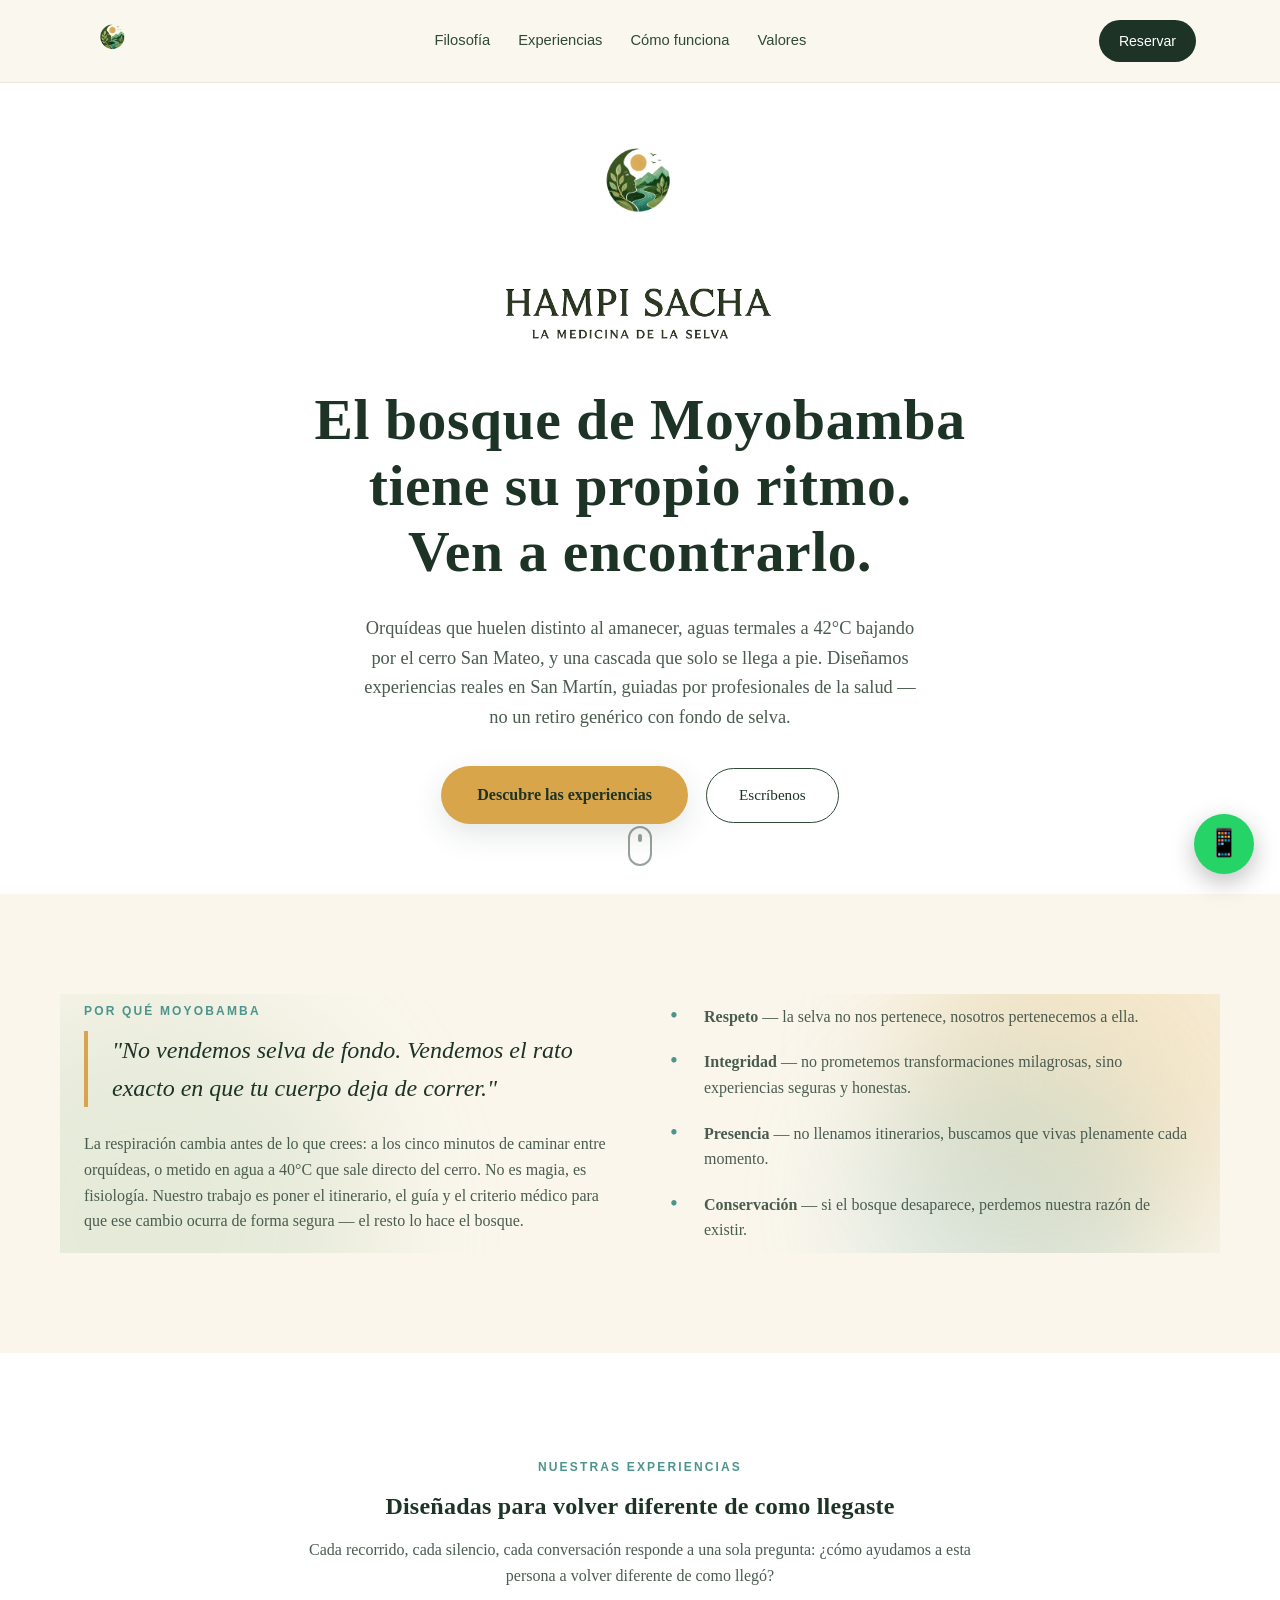
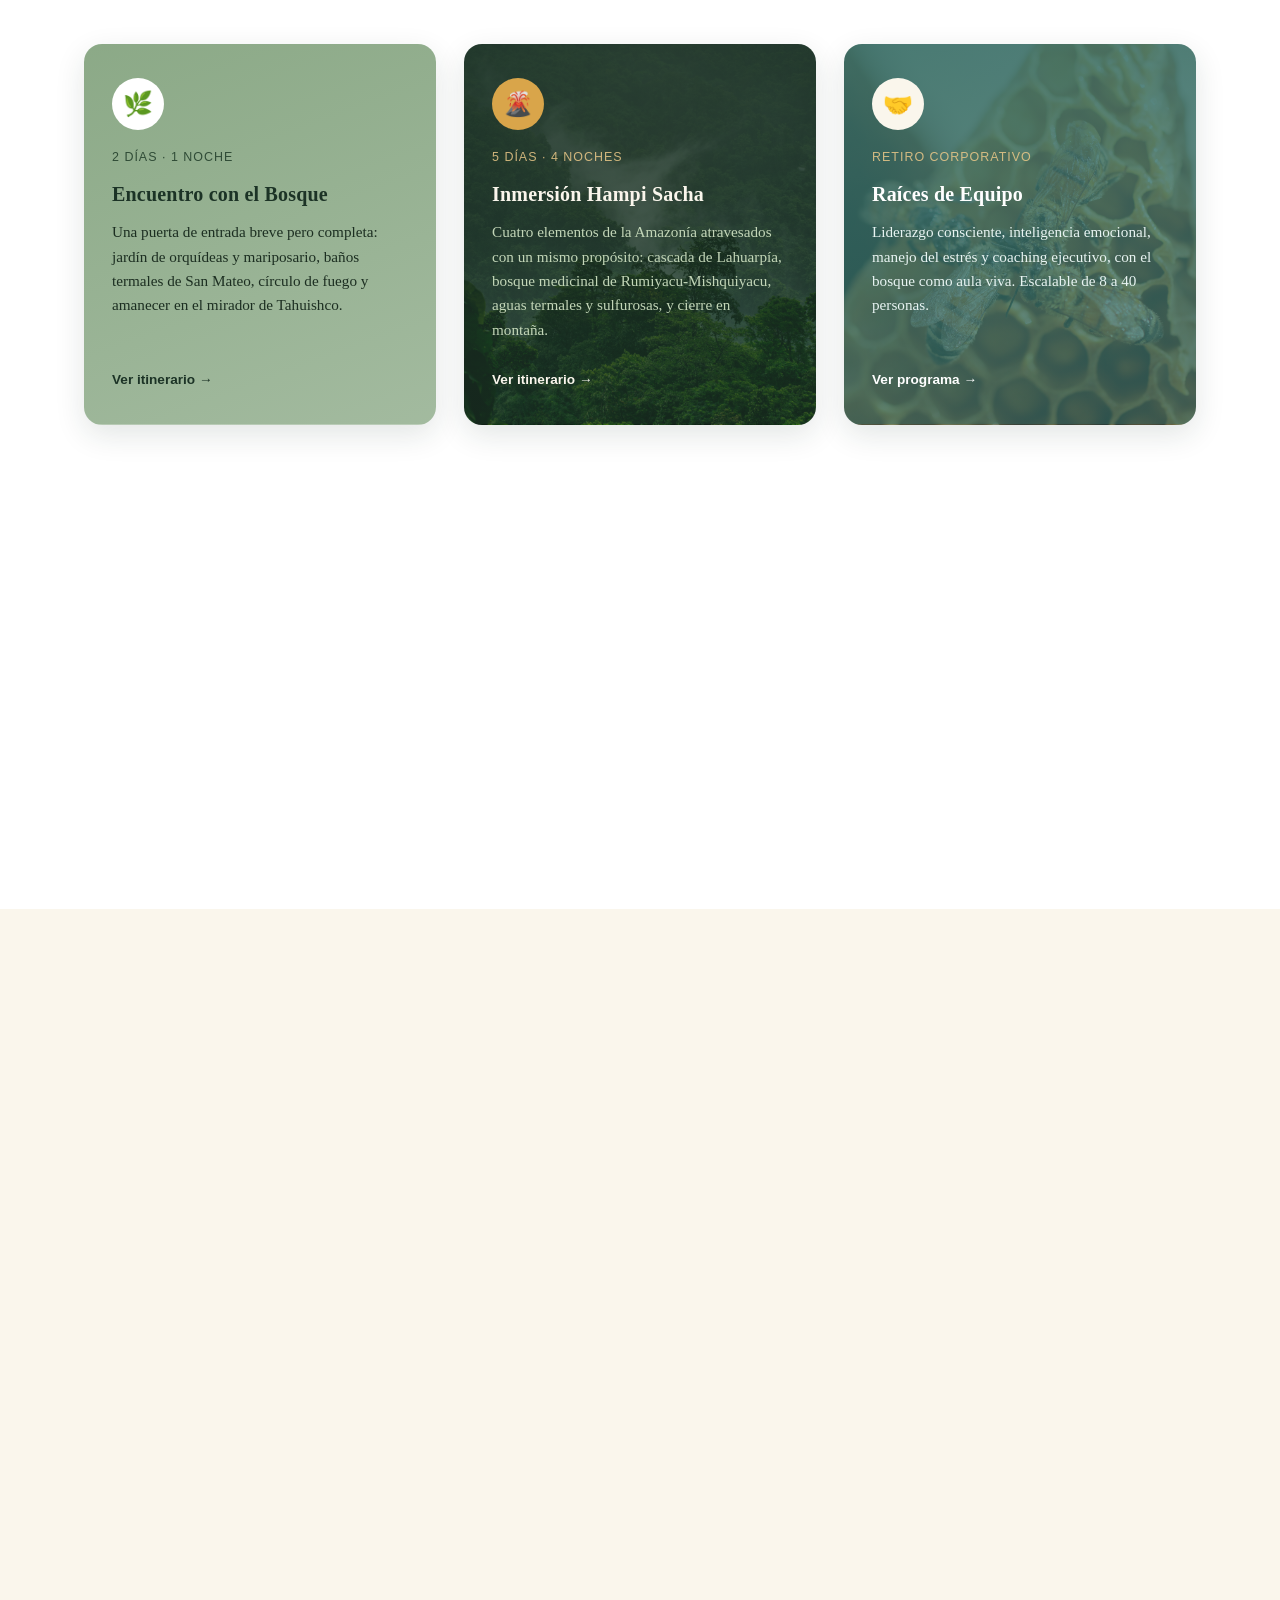
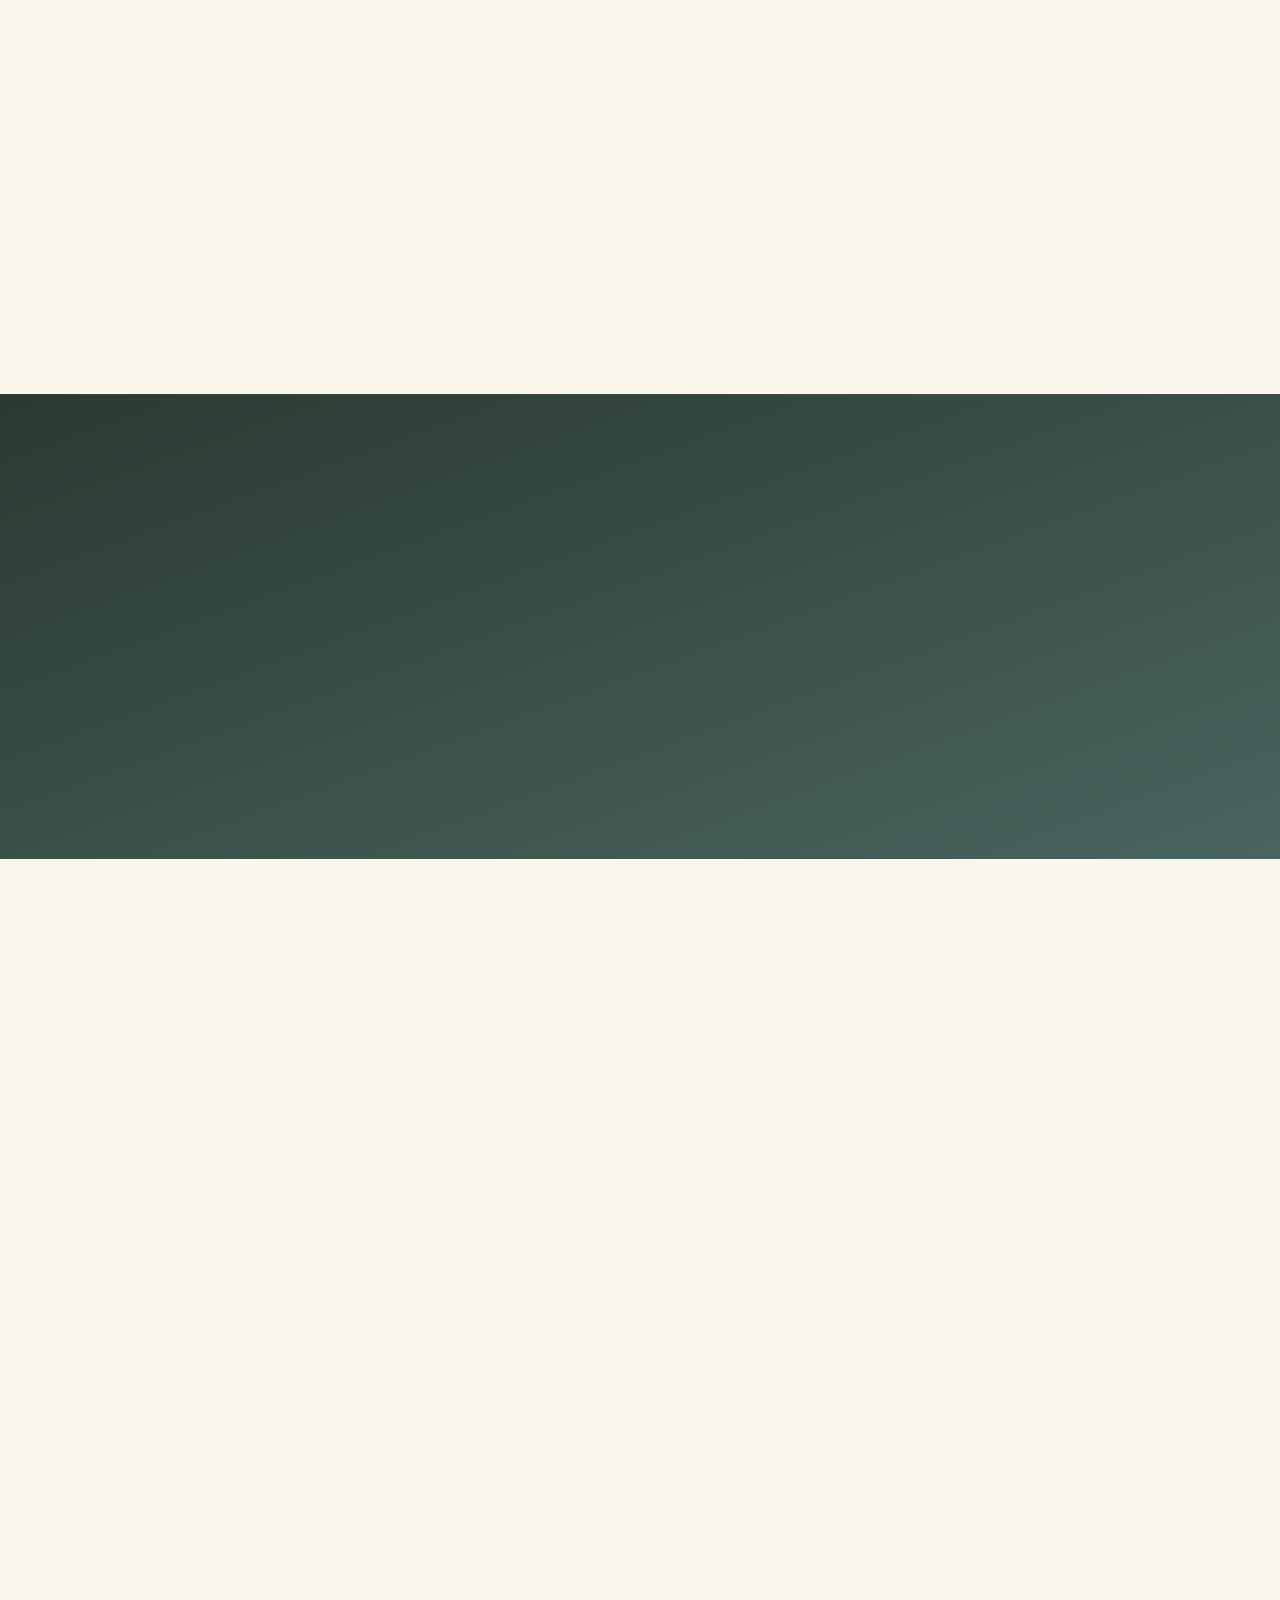
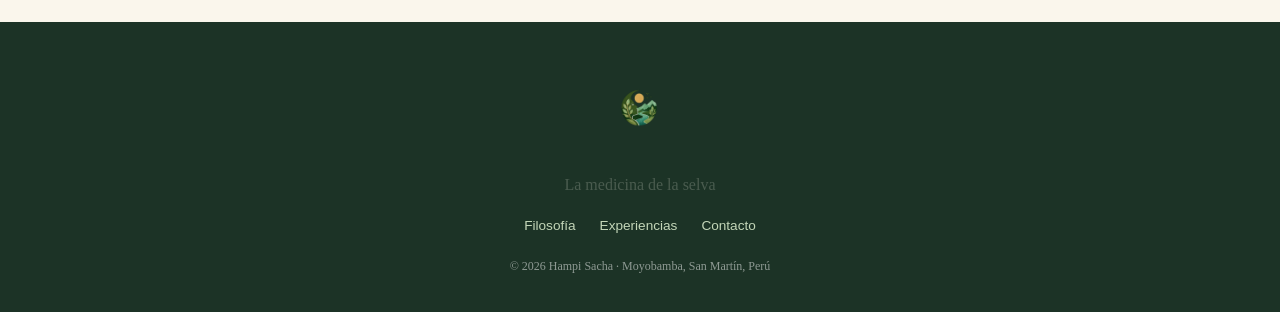
==== index.html @ cbee2c5f "Initial commit: Hampi Sacha landing page and product docs Landing page with brand identity, service " ====
<!DOCTYPE html>
<html lang="es">
<head>
<meta charset="UTF-8">
<meta name="viewport" content="width=device-width, initial-scale=1.0">
<title>Hampi Sacha — La Medicina de la Selva</title>
<meta name="description" content="Experiencias inmersivas de bienestar en la Amazonía peruana. Forest therapy, retiros corporativos, ceremonias y senderismo consciente en Moyobamba, San Martín.">
<link rel="stylesheet" href="css/styles.css?v=7">
</head>
<body>

<nav class="nav">
  <div class="nav-inner">
    <a href="#inicio" class="nav-brand">
      <span class="logo-badge"><img src="assets/iconologosinfondo.png" alt="Hampi Sacha"></span>
    </a>
    <ul class="nav-links">
      <li><a href="#filosofia">Filosofía</a></li>
      <li><a href="#servicios">Experiencias</a></li>
      <li><a href="#recorrido">Cómo funciona</a></li>
      <li><a href="#valores">Valores</a></li>
    </ul>
    <a href="#contacto" class="nav-cta">Reservar</a>
    <button class="nav-toggle" aria-label="Abrir menú">&#9776;</button>
  </div>
</nav>

<header class="hero" id="inicio">
  <div class="hero-content">
    <span class="logo-badge hero-logo"><img src="assets/iconologosinfondo.png" alt="Hampi Sacha"></span>
    <span class="hero-wordmark"><img src="assets/letraslogosinfondo.png" alt="Hampi Sacha"></span>
    <h1>El bosque de Moyobamba tiene su propio ritmo.<br>Ven a encontrarlo.</h1>
    <p class="lead">Orquídeas que huelen distinto al amanecer, aguas termales a 42°C bajando por el cerro San Mateo, y una cascada que solo se llega a pie. Diseñamos experiencias reales en San Martín, guiadas por profesionales de la salud — no un retiro genérico con fondo de selva.</p>
    <a href="#servicios" class="btn-primary">Descubre las experiencias</a>
    <a href="#contacto" class="btn-secondary">Escríbenos</a>
  </div>
  <div class="scroll-cue"></div>
</header>

<section class="section" id="filosofia">
  <div class="container philosophy">
    <div class="hero-bg-shape sun"></div>
    <div class="hero-bg-shape leaf"></div>
    <div class="hero-bg-shape river"></div>
    <div class="reveal">
      <span class="eyebrow">Por qué Moyobamba</span>
      <p class="philosophy-quote">"No vendemos selva de fondo. Vendemos el rato exacto en que tu cuerpo deja de correr."</p>
      <p>La respiración cambia antes de lo que crees: a los cinco minutos de caminar entre orquídeas, o metido en agua a 40°C que sale directo del cerro. No es magia, es fisiología. Nuestro trabajo es poner el itinerario, el guía y el criterio médico para que ese cambio ocurra de forma segura — el resto lo hace el bosque.</p>
    </div>
    <ul class="philosophy-list reveal">
      <li><strong>Respeto</strong> — la selva no nos pertenece, nosotros pertenecemos a ella.</li>
      <li><strong>Integridad</strong> — no prometemos transformaciones milagrosas, sino experiencias seguras y honestas.</li>
      <li><strong>Presencia</strong> — no llenamos itinerarios, buscamos que vivas plenamente cada momento.</li>
      <li><strong>Conservación</strong> — si el bosque desaparece, perdemos nuestra razón de existir.</li>
    </ul>
  </div>
</section>

<section class="section section-alt" id="servicios">
  <div class="container">
    <div class="section-header reveal">
      <span class="eyebrow">Nuestras experiencias</span>
      <h2>Diseñadas para volver diferente de como llegaste</h2>
      <p>Cada recorrido, cada silencio, cada conversación responde a una sola pregunta: ¿cómo ayudamos a esta persona a volver diferente de como llegó?</p>
    </div>
    <div class="cards-grid">

      <div class="card card--sage reveal" style="--card-photo:url('../assets/interior-selva.jpg')">
        <div class="icon">&#127807;</div>
        <div class="meta">2 días · 1 noche</div>
        <h3>Encuentro con el Bosque</h3>
        <p>Una puerta de entrada breve pero completa: jardín de orquídeas y mariposario, baños termales de San Mateo, círculo de fuego y amanecer en el mirador de Tahuishco.</p>
        <a href="productos/01-itinerario-corto-2d1n.md" class="card-link">Ver itinerario</a>
      </div>

      <div class="card card--forest reveal" style="--card-photo:url('../assets/montañas-verdes-selva.jpg')">
        <div class="icon">&#127755;</div>
        <div class="meta">5 días · 4 noches</div>
        <h3>Inmersión Hampi Sacha</h3>
        <p>Cuatro elementos de la Amazonía atravesados con un mismo propósito: cascada de Lahuarpía, bosque medicinal de Rumiyacu-Mishquiyacu, aguas termales y sulfurosas, y cierre en montaña.</p>
        <a href="productos/02-itinerario-largo-5d4n.md" class="card-link">Ver itinerario</a>
      </div>

      <div class="card card--teal reveal" style="--card-photo:url('../assets/abejas.jpg')">
        <div class="icon">&#129309;</div>
        <div class="meta">Retiro corporativo</div>
        <h3>Raíces de Equipo</h3>
        <p>Liderazgo consciente, inteligencia emocional, manejo del estrés y coaching ejecutivo, con el bosque como aula viva. Escalable de 8 a 40 personas.</p>
        <a href="productos/03-retiro-corporativo.md" class="card-link">Ver programa</a>
      </div>

      <div class="card card--gold reveal" style="--card-photo:url('../assets/hojas-verdes-selva.jpg')">
        <div class="icon">&#10024;</div>
        <div class="meta">Ceremonia personal</div>
        <h3>Renacer en la Selva</h3>
        <p>Un ritual de cierre y apertura de ciclo para celebrar un nuevo año de vida con sentido, acompañado por quien tú elijas.</p>
        <a href="productos/04-cumpleanos-espiritual.md" class="card-link">Ver ceremonia</a>
      </div>

      <div class="card card--terracotta reveal" style="--card-photo:url('../assets/montañas-verdes-selva.jpg')">
        <div class="icon">&#129418;</div>
        <div class="meta">Senderismo · medio día</div>
        <h3>Camino del Agua</h3>
        <p>Sendero por el Área de Conservación Rumiyacu-Mishquiyacu, cerrado con un conversatorio comunitario sobre bosque, agua y bienestar.</p>
        <a href="productos/05-rutas-senderismo.md" class="card-link">Ver ruta</a>
      </div>

      <div class="card card--sage reveal" style="--card-photo:url('../assets/interior-selva.jpg')">
        <div class="icon">&#128167;</div>
        <div class="meta">Senderismo · día completo</div>
        <h3>Camino de la Cascada</h3>
        <p>Trekking hasta las cataratas de Lahuarpía en modalidad de caminata consciente: paso lento, silencio guiado y regreso en comunidad.</p>
        <a href="productos/05-rutas-senderismo.md" class="card-link">Ver ruta</a>
      </div>

    </div>
  </div>
</section>

<section class="section" id="recorrido">
  <div class="container">
    <div class="section-header reveal">
      <span class="eyebrow">Cómo funciona</span>
      <h2>El recorrido de la experiencia</h2>
      <p>La experiencia empieza mucho antes del viaje y continúa después de regresar.</p>
    </div>
    <div class="journey reveal">
      <div class="journey-step">
        <div class="num"></div>
        <h4>Descubrimiento</h4>
        <p>Nos conoces por una recomendación o contenido que despierta curiosidad.</p>
      </div>
      <div class="journey-step">
        <div class="num"></div>
        <h4>Primer contacto</h4>
        <p>Conversamos por WhatsApp para entender qué buscas y recomendarte la experiencia adecuada.</p>
      </div>
      <div class="journey-step">
        <div class="num"></div>
        <h4>Preparación</h4>
        <p>Recibes una guía práctica con recomendaciones y expectativas antes del viaje.</p>
      </div>
      <div class="journey-step">
        <div class="num"></div>
        <h4>La experiencia</h4>
        <p>Puntualidad, seguridad, respeto por la naturaleza y atención humana en cada momento.</p>
      </div>
      <div class="journey-step">
        <div class="num"></div>
        <h4>Integración</h4>
        <p>Seguimos en contacto después del viaje: agradecimiento, recuerdos y futuras experiencias.</p>
      </div>
    </div>
  </div>
</section>

<section class="section">
  <div class="container">
    <div class="promo-banner reveal">
      <h2>¿Tu equipo llega agotado a cada trimestre?</h2>
      <p>Diseñamos "Raíces de Equipo" a la medida de tu empresa: menos sala de reuniones, más bosque, resultados que sí se sienten el lunes siguiente.</p>
      <a href="#contacto" class="btn-primary">Cotiza tu retiro corporativo</a>
    </div>
  </div>
</section>

<section class="section section-alt" id="valores" style="--values-photo:url('../assets/interior-selva.jpg')">
  <div class="container">
    <div class="section-header reveal">
      <span class="eyebrow">Nuestro compromiso</span>
      <h2>No coleccionamos clientes. Construimos relaciones.</h2>
    </div>
    <div class="values-grid reveal">
      <div class="value-item">
        <h4>Respeto</h4>
        <p>La selva no nos pertenece. Nosotros pertenecemos a ella.</p>
      </div>
      <div class="value-item">
        <h4>Excelencia</h4>
        <p>Cada detalle importa, desde el primer mensaje hasta el abrazo de despedida.</p>
      </div>
      <div class="value-item">
        <h4>Aprendizaje</h4>
        <p>Cada expedición nos enseña algo. Cada visitante también.</p>
      </div>
    </div>
  </div>
</section>

<section class="section" id="contacto">
  <div class="container contact-wrap">
    <div class="contact-info reveal">
      <span class="eyebrow">Reserva tu experiencia</span>
      <h2>Escríbenos y diseñemos tu experiencia en la selva</h2>
      <p>Cuéntanos qué buscas: una pausa breve, una inmersión completa, un retiro para tu equipo o una ceremonia personal. Te respondemos directo por WhatsApp.</p>
      <div class="whatsapp-note">
        &#128241; <span>También puedes escribirnos directo al <strong>+51 974 471 418</strong></span>
      </div>
    </div>
    <form class="form-card reveal" id="contact-form">
      <div class="form-group">
        <label for="name">Nombre</label>
        <input type="text" id="name" name="name" required placeholder="Tu nombre">
      </div>
      <div class="form-group">
        <label for="experience">Experiencia de interés</label>
        <select id="experience" name="experience" required>
          <option value="">Selecciona una opción</option>
          <option value="Encuentro con el Bosque (2 días / 1 noche)">Encuentro con el Bosque (2 días / 1 noche)</option>
          <option value="Inmersión Hampi Sacha (5 días / 4 noches)">Inmersión Hampi Sacha (5 días / 4 noches)</option>
          <option value="Retiro Corporativo — Raíces de Equipo">Retiro Corporativo — Raíces de Equipo</option>
          <option value="Cumpleaños Espiritual — Renacer en la Selva">Cumpleaños Espiritual — Renacer en la Selva</option>
          <option value="Rutas de Senderismo">Rutas de Senderismo</option>
          <option value="Aún no estoy seguro/a">Aún no estoy seguro/a</option>
        </select>
      </div>
      <div class="form-group">
        <label for="date">Fecha tentativa</label>
        <input type="date" id="date" name="date">
      </div>
      <div class="form-group">
        <label for="message">Mensaje (opcional)</label>
        <textarea id="message" name="message" rows="3" placeholder="Cuéntanos algo más sobre lo que buscas"></textarea>
      </div>
      <button type="submit" class="form-submit">&#128172; Enviar por WhatsApp</button>
      <p class="form-note">Se abrirá WhatsApp con tu mensaje listo para enviar.</p>
    </form>
  </div>
</section>

<footer class="footer">
  <div class="container">
    <span class="logo-badge"><img src="assets/iconologosinfondo.png" alt="Hampi Sacha"></span>
    <p>La medicina de la selva</p>
    <ul class="footer-links">
      <li><a href="#filosofia">Filosofía</a></li>
      <li><a href="#servicios">Experiencias</a></li>
      <li><a href="#contacto">Contacto</a></li>
    </ul>
    <p class="fine">&copy; 2026 Hampi Sacha · Moyobamba, San Martín, Perú</p>
  </div>
</footer>

<a class="wa-float" href="https://wa.me/51974471418" target="_blank" rel="noopener" aria-label="Escríbenos por WhatsApp">&#128241;</a>

<script src="js/main.js"></script>
</body>
</html>
---- css/styles.css ----
:root {
  --forest-dark: #1c3326;
  --forest: #2f4a37;
  --sage: #7fa07a;
  --sage-light: #c3d6b8;
  --gold: #d9a54a;
  --gold-light: #ecc989;
  --teal: #4c948c;
  --teal-dark: #386f69;
  --teal-light: #9fc9c4;
  --terracotta: #b9835a;
  --terracotta-dark: #8a5c39;
  --cream: #faf6ec;
  --white: #ffffff;
  --text-dark: #1c2e22;
  --text-soft: #4a5c4f;
  --shadow: 0 10px 30px rgba(28, 51, 38, 0.12);
  --radius: 18px;
  --max-width: 1160px;
}

* { box-sizing: border-box; }

html { scroll-behavior: smooth; }

body {
  margin: 0;
  font-family: 'Georgia', 'Iowan Old Style', serif;
  background: var(--cream);
  color: var(--text-dark);
  line-height: 1.6;
  overflow-x: hidden;
}

h1, h2, h3, h4 {
  font-family: 'Georgia', 'Iowan Old Style', serif;
  color: var(--forest-dark);
  margin: 0 0 0.5em;
  letter-spacing: 0.01em;
}

p { margin: 0 0 1em; color: var(--text-soft); }

.eyebrow {
  font-family: 'Trebuchet MS', sans-serif;
  text-transform: uppercase;
  letter-spacing: 0.18em;
  font-size: 0.75rem;
  color: var(--teal);
  font-weight: 700;
  margin-bottom: 0.8em;
  display: inline-block;
}

.container {
  max-width: var(--max-width);
  margin: 0 auto;
  padding: 0 24px;
}

a { color: inherit; }

img { max-width: 100%; display: block; }

button, .btn {
  font-family: 'Trebuchet MS', sans-serif;
  cursor: pointer;
}

/* NAV */
.nav {
  position: fixed;
  top: 0; left: 0; right: 0;
  z-index: 100;
  background: rgba(250, 246, 236, 0.85);
  backdrop-filter: blur(8px);
  border-bottom: 1px solid rgba(28, 51, 38, 0.08);
  transition: box-shadow 0.3s ease;
}
.nav.scrolled { box-shadow: var(--shadow); }

.nav-inner {
  display: flex;
  align-items: center;
  justify-content: space-between;
  padding: 12px 24px;
  max-width: var(--max-width);
  margin: 0 auto;
}

.nav-brand {
  display: flex;
  align-items: center;
  gap: 10px;
  font-weight: bold;
  color: var(--forest-dark);
  text-decoration: none;
  font-size: 1.1rem;
}

/* Transparent-PNG emblem — no background box needed, just centers cleanly. */
.logo-badge {
  display: inline-flex;
  align-items: center;
  justify-content: center;
  flex-shrink: 0;
}
.logo-badge img {
  width: 100%;
  height: 100%;
  object-fit: contain;
  display: block;
}

.nav-brand .logo-badge { width: 58px; height: 58px; }

.nav-links {
  display: flex;
  gap: 28px;
  list-style: none;
  margin: 0;
  padding: 0;
  font-family: 'Trebuchet MS', sans-serif;
  font-size: 0.92rem;
}
.nav-links a {
  text-decoration: none;
  color: var(--forest);
  position: relative;
  padding-bottom: 4px;
}
.nav-links a::after {
  content: "";
  position: absolute;
  left: 0; bottom: 0;
  width: 0%;
  height: 2px;
  background: var(--gold);
  transition: width 0.25s ease;
}
.nav-links a:hover::after { width: 100%; }

.nav-cta {
  background: var(--forest-dark);
  color: var(--white) !important;
  padding: 10px 20px;
  border-radius: 30px;
  text-decoration: none;
  font-size: 0.88rem;
  font-family: 'Trebuchet MS', sans-serif;
  transition: transform 0.2s ease, background 0.2s ease;
}
.nav-cta:hover { background: var(--teal); transform: translateY(-2px); }

.nav-toggle {
  display: none;
  background: none;
  border: none;
  font-size: 1.6rem;
  color: var(--forest-dark);
}

/* HERO */
.hero {
  position: relative;
  display: flex;
  align-items: flex-start;
  justify-content: center;
  text-align: center;
  padding: 116px 24px 70px;
  overflow: hidden;
  background: var(--white);
}

/* Decorative blurred color blobs live in the philosophy section instead —
   keeps the hero (and the logo badge) on a clean flat white background. */
.philosophy { position: relative; }
.hero-bg-shape {
  position: absolute;
  border-radius: 50%;
  filter: blur(60px);
  opacity: 0.35;
  z-index: 0;
}
.hero-bg-shape.sun {
  width: 380px; height: 380px;
  background: var(--gold-light);
  top: -120px; right: -60px;
}
.hero-bg-shape.leaf {
  width: 460px; height: 460px;
  background: var(--sage-light);
  bottom: -200px; left: -140px;
}
.hero-bg-shape.river {
  width: 300px; height: 300px;
  background: var(--teal-light);
  top: 20%; right: 5%;
}

.hero-content { position: relative; z-index: 1; max-width: 780px; margin: 0 auto; }

.hero-logo.logo-badge {
  width: 150px;
  height: 150px;
  margin: 0 auto 18px;
  animation: floatLogo 6s ease-in-out infinite;
}
@keyframes floatLogo {
  0%, 100% { transform: translateY(0); }
  50% { transform: translateY(-10px); }
}

.hero-wordmark {
  display: block;
  width: 65%;
  max-width: 300px;
  aspect-ratio: 4 / 1;
  overflow: hidden;
  position: relative;
  margin: 0 auto 28px;
}
.hero-wordmark img {
  position: absolute;
  top: 0;
  left: 0;
  width: 100%;
  height: auto;
  transform: translateY(-38.3%);
}

.hero h1 {
  font-size: clamp(2.2rem, 5vw, 3.6rem);
  line-height: 1.15;
}
.hero .tagline {
  font-family: 'Trebuchet MS', sans-serif;
  letter-spacing: 0.14em;
  text-transform: uppercase;
  color: var(--teal);
  font-size: 0.95rem;
  margin-bottom: 20px;
}
.hero p.lead {
  font-size: 1.15rem;
  max-width: 560px;
  margin: 0 auto 34px;
}

.btn-primary {
  display: inline-block;
  background: var(--gold);
  color: var(--forest-dark);
  padding: 16px 36px;
  border-radius: 40px;
  text-decoration: none;
  font-weight: bold;
  font-size: 1rem;
  box-shadow: var(--shadow);
  transition: transform 0.25s ease, background 0.25s ease;
  border: none;
}
.btn-primary:hover { background: var(--forest-dark); color: var(--white); transform: translateY(-3px); }

.btn-secondary {
  display: inline-block;
  background: transparent;
  border: 1.5px solid var(--forest);
  color: var(--forest-dark);
  padding: 14px 32px;
  border-radius: 40px;
  text-decoration: none;
  font-size: 0.95rem;
  margin-left: 14px;
  transition: all 0.25s ease;
}
.btn-secondary:hover { background: var(--forest-dark); color: var(--white); border-color: var(--forest-dark); }

.scroll-cue {
  position: absolute;
  bottom: 28px; left: 50%;
  transform: translateX(-50%);
  width: 24px; height: 40px;
  border: 2px solid var(--forest);
  border-radius: 20px;
  opacity: 0.5;
}
.scroll-cue::before {
  content: "";
  position: absolute;
  top: 6px; left: 50%;
  width: 4px; height: 8px;
  background: var(--forest);
  border-radius: 2px;
  transform: translateX(-50%);
  animation: scrollDot 1.8s ease infinite;
}
@keyframes scrollDot {
  0% { opacity: 1; top: 6px; }
  100% { opacity: 0; top: 20px; }
}

/* SECTION GENERIC */
.section { padding: 100px 0; }
.section-alt { background: var(--white); }
.section-header { text-align: center; max-width: 680px; margin: 0 auto 56px; }

.reveal {
  opacity: 0;
  transform: translateY(28px);
  transition: opacity 0.7s ease, transform 0.7s ease;
}
.reveal.is-visible { opacity: 1; transform: translateY(0); }

/* FILOSOFIA */
.philosophy {
  display: grid;
  grid-template-columns: 1fr 1fr;
  gap: 60px;
  align-items: center;
  overflow: hidden;
}
.philosophy > .reveal, .philosophy > .philosophy-list { position: relative; z-index: 1; }
.philosophy-quote {
  font-size: 1.5rem;
  font-style: italic;
  color: var(--forest-dark);
  border-left: 4px solid var(--gold);
  padding-left: 24px;
}
.philosophy-list { list-style: none; padding: 0; margin: 0; }
.philosophy-list li {
  padding: 10px 0 10px 34px;
  position: relative;
  color: var(--text-soft);
}
.philosophy-list li::before {
  content: "\2022";
  color: var(--teal);
  font-size: 1.4rem;
  position: absolute;
  left: 0; top: 4px;
}

/* SERVICIOS CARDS */
.cards-grid {
  display: grid;
  grid-template-columns: repeat(auto-fit, minmax(280px, 1fr));
  gap: 28px;
}
.card {
  border-radius: var(--radius);
  padding: 34px 28px;
  box-shadow: var(--shadow);
  transition: transform 0.3s ease, box-shadow 0.3s ease, background-size 0.6s ease;
  display: flex;
  flex-direction: column;
  background-size: cover;
  background-position: center;
  position: relative;
}
.card:hover { transform: translateY(-8px); box-shadow: 0 20px 44px rgba(28,51,38,0.22); background-size: 112%; }
.card .icon {
  width: 52px; height: 52px;
  border-radius: 50%;
  display: flex; align-items: center; justify-content: center;
  font-size: 1.5rem;
  margin-bottom: 18px;
}
.card h3 { font-size: 1.25rem; }
.card .meta {
  font-family: 'Trebuchet MS', sans-serif;
  font-size: 0.78rem;
  text-transform: uppercase;
  letter-spacing: 0.08em;
  margin-bottom: 10px;
  opacity: 0.85;
}
.card p { flex-grow: 1; font-size: 0.95rem; }
.card-link {
  font-family: 'Trebuchet MS', sans-serif;
  font-size: 0.85rem;
  font-weight: bold;
  text-decoration: none;
  margin-top: 12px;
}
.card-link::after { content: " \2192"; transition: margin 0.2s ease; }
.card:hover .card-link::after { margin-left: 6px; }

/* Color variants — every card is a photo of the actual place/activity, tinted
   with a brand-color gradient so the whole set still reads as one system. */
.card--forest { background-image: linear-gradient(160deg, rgba(28,51,38,.90), rgba(28,51,38,.72)), var(--card-photo); }
.card--forest h3, .card--forest .card-link { color: var(--cream); }
.card--forest .meta { color: var(--gold-light); }
.card--forest p { color: var(--sage-light); }
.card--forest .icon { background: var(--gold); color: var(--forest-dark); }

.card--teal { background-image: linear-gradient(160deg, rgba(56,111,105,.90), rgba(56,111,105,.72)), var(--card-photo); }
.card--teal h3, .card--teal .card-link { color: var(--white); }
.card--teal .meta { color: var(--gold-light); }
.card--teal p { color: #e8f4f2; }
.card--teal .icon { background: var(--cream); color: var(--teal-dark); }

.card--gold { background-image: linear-gradient(160deg, rgba(217,165,74,.90), rgba(217,165,74,.75)), var(--card-photo); }
.card--gold h3, .card--gold .card-link { color: var(--forest-dark); }
.card--gold .meta { color: var(--terracotta-dark); }
.card--gold p { color: #4a3a1c; }
.card--gold .icon { background: var(--forest-dark); color: var(--gold-light); }

.card--sage { background-image: linear-gradient(160deg, rgba(127,160,122,.90), rgba(127,160,122,.72)), var(--card-photo); }
.card--sage h3, .card--sage .card-link { color: var(--forest-dark); }
.card--sage .meta { color: #1f3b28; }
.card--sage p { color: #1c2e21; }
.card--sage .icon { background: var(--white); color: var(--sage); }

.card--terracotta { background-image: linear-gradient(160deg, rgba(138,92,57,.90), rgba(138,92,57,.72)), var(--card-photo); }
.card--terracotta h3, .card--terracotta .card-link { color: var(--cream); }
.card--terracotta .meta { color: var(--gold-light); }
.card--terracotta p { color: #f3e4d5; }
.card--terracotta .icon { background: var(--gold-light); color: var(--terracotta-dark); }

/* Promo banner */
.promo-banner {
  background: linear-gradient(120deg, var(--forest-dark), var(--teal-dark));
  border-radius: var(--radius);
  padding: 48px 40px;
  text-align: center;
  color: var(--cream);
}
.promo-banner h2 { color: var(--white); }
.promo-banner p { color: var(--sage-light); max-width: 520px; margin: 0 auto 26px; }

/* JOURNEY */
.journey {
  display: flex;
  flex-wrap: wrap;
  gap: 0;
  counter-reset: step;
}
.journey-step {
  flex: 1 1 180px;
  text-align: center;
  padding: 20px;
  position: relative;
}
.journey-step .num {
  counter-increment: step;
  width: 44px; height: 44px;
  border-radius: 50%;
  background: var(--forest-dark);
  color: var(--white);
  display: flex; align-items: center; justify-content: center;
  margin: 0 auto 16px;
  font-family: 'Trebuchet MS', sans-serif;
  font-weight: bold;
}
.journey-step .num::before { content: counter(step); }
.journey-step h4 { font-size: 1rem; }
.journey-step p { font-size: 0.88rem; }

/* VALORES */
#valores.section-alt {
  position: relative;
  background:
    linear-gradient(160deg, rgba(20,38,29,.90), rgba(35,68,64,.82)),
    var(--values-photo);
  background-size: cover;
  background-position: center;
}
#valores .eyebrow { color: var(--gold-light); }
#valores h2 { color: var(--white); }

.values-grid {
  display: grid;
  grid-template-columns: repeat(auto-fit, minmax(220px, 1fr));
  gap: 22px;
}
.value-item {
  background: rgba(255, 255, 255, 0.08);
  backdrop-filter: blur(10px);
  -webkit-backdrop-filter: blur(10px);
  border: 1px solid rgba(255, 255, 255, 0.18);
  color: var(--cream);
  border-radius: var(--radius);
  padding: 28px 24px;
  transition: transform 0.3s ease, background 0.3s ease;
}
.value-item:hover { transform: translateY(-6px); background: rgba(255, 255, 255, 0.14); }
.value-item h4 { color: var(--gold-light); margin-bottom: 8px; }
.value-item p { color: var(--sage-light); font-size: 0.9rem; margin: 0; }

/* CONTACT */
.contact-wrap {
  display: grid;
  grid-template-columns: 1fr 1fr;
  gap: 50px;
  align-items: flex-start;
}
.contact-info h2 { font-size: 2rem; }
.contact-info .whatsapp-note {
  display: flex;
  align-items: center;
  gap: 12px;
  background: var(--white);
  border-radius: var(--radius);
  padding: 18px 20px;
  box-shadow: var(--shadow);
  margin-top: 24px;
  font-family: 'Trebuchet MS', sans-serif;
  font-size: 0.9rem;
}

.form-card {
  background: var(--white);
  border-radius: var(--radius);
  padding: 34px;
  box-shadow: var(--shadow);
}
.form-group { margin-bottom: 18px; }
.form-group label {
  display: block;
  font-family: 'Trebuchet MS', sans-serif;
  font-size: 0.85rem;
  font-weight: bold;
  color: var(--forest-dark);
  margin-bottom: 6px;
}
.form-group input,
.form-group select,
.form-group textarea {
  width: 100%;
  padding: 12px 14px;
  border-radius: 10px;
  border: 1.5px solid #dde3d5;
  background: var(--cream);
  font-family: 'Trebuchet MS', sans-serif;
  font-size: 0.95rem;
  color: var(--text-dark);
  transition: border-color 0.2s ease;
}
.form-group input:focus,
.form-group select:focus,
.form-group textarea:focus {
  outline: none;
  border-color: var(--teal);
}
.form-submit {
  width: 100%;
  background: var(--gold);
  color: var(--forest-dark);
  border: none;
  padding: 16px;
  border-radius: 40px;
  font-weight: bold;
  font-size: 1rem;
  display: flex;
  align-items: center;
  justify-content: center;
  gap: 10px;
  transition: background 0.25s ease, transform 0.2s ease;
}
.form-submit:hover { background: var(--forest-dark); color: var(--white); transform: translateY(-2px); }
.form-note { font-size: 0.78rem; color: var(--text-soft); margin-top: 10px; text-align: center; }

/* FOOTER */
.footer {
  background: var(--forest-dark);
  color: var(--sage-light);
  padding: 50px 0 24px;
  text-align: center;
}
.footer .logo-badge { width: 84px; height: 84px; margin: 0 auto 16px; }
.footer-links {
  display: flex;
  justify-content: center;
  gap: 24px;
  list-style: none;
  padding: 0;
  margin: 18px 0;
  font-family: 'Trebuchet MS', sans-serif;
  font-size: 0.85rem;
}
.footer-links a { text-decoration: none; color: var(--sage-light); }
.footer-links a:hover { color: var(--gold-light); }
.footer .fine {
  font-size: 0.75rem;
  color: rgba(255,255,255,0.5);
  margin-top: 20px;
}

/* WHATSAPP FLOAT */
.wa-float {
  position: fixed;
  bottom: 26px; right: 26px;
  width: 60px; height: 60px;
  border-radius: 50%;
  background: #25D366;
  display: flex; align-items: center; justify-content: center;
  box-shadow: 0 8px 24px rgba(0,0,0,0.25);
  z-index: 90;
  text-decoration: none;
  font-size: 1.7rem;
  animation: pulseWa 2.5s ease infinite;
}
@keyframes pulseWa {
  0%, 100% { box-shadow: 0 8px 24px rgba(37,211,102,0.35); }
  50% { box-shadow: 0 8px 28px rgba(37,211,102,0.65); }
}

/* RESPONSIVE */
@media (max-width: 860px) {
  .philosophy, .contact-wrap { grid-template-columns: 1fr; }
  .nav-links { position: fixed; top: 68px; left: 0; right: 0; background: var(--cream); flex-direction: column; padding: 20px 24px; gap: 16px; box-shadow: var(--shadow); transform: translateY(-120%); transition: transform 0.3s ease; }
  .nav-links.open { transform: translateY(0); }
  .nav-toggle { display: block; }
  .nav-cta { display: none; }
}
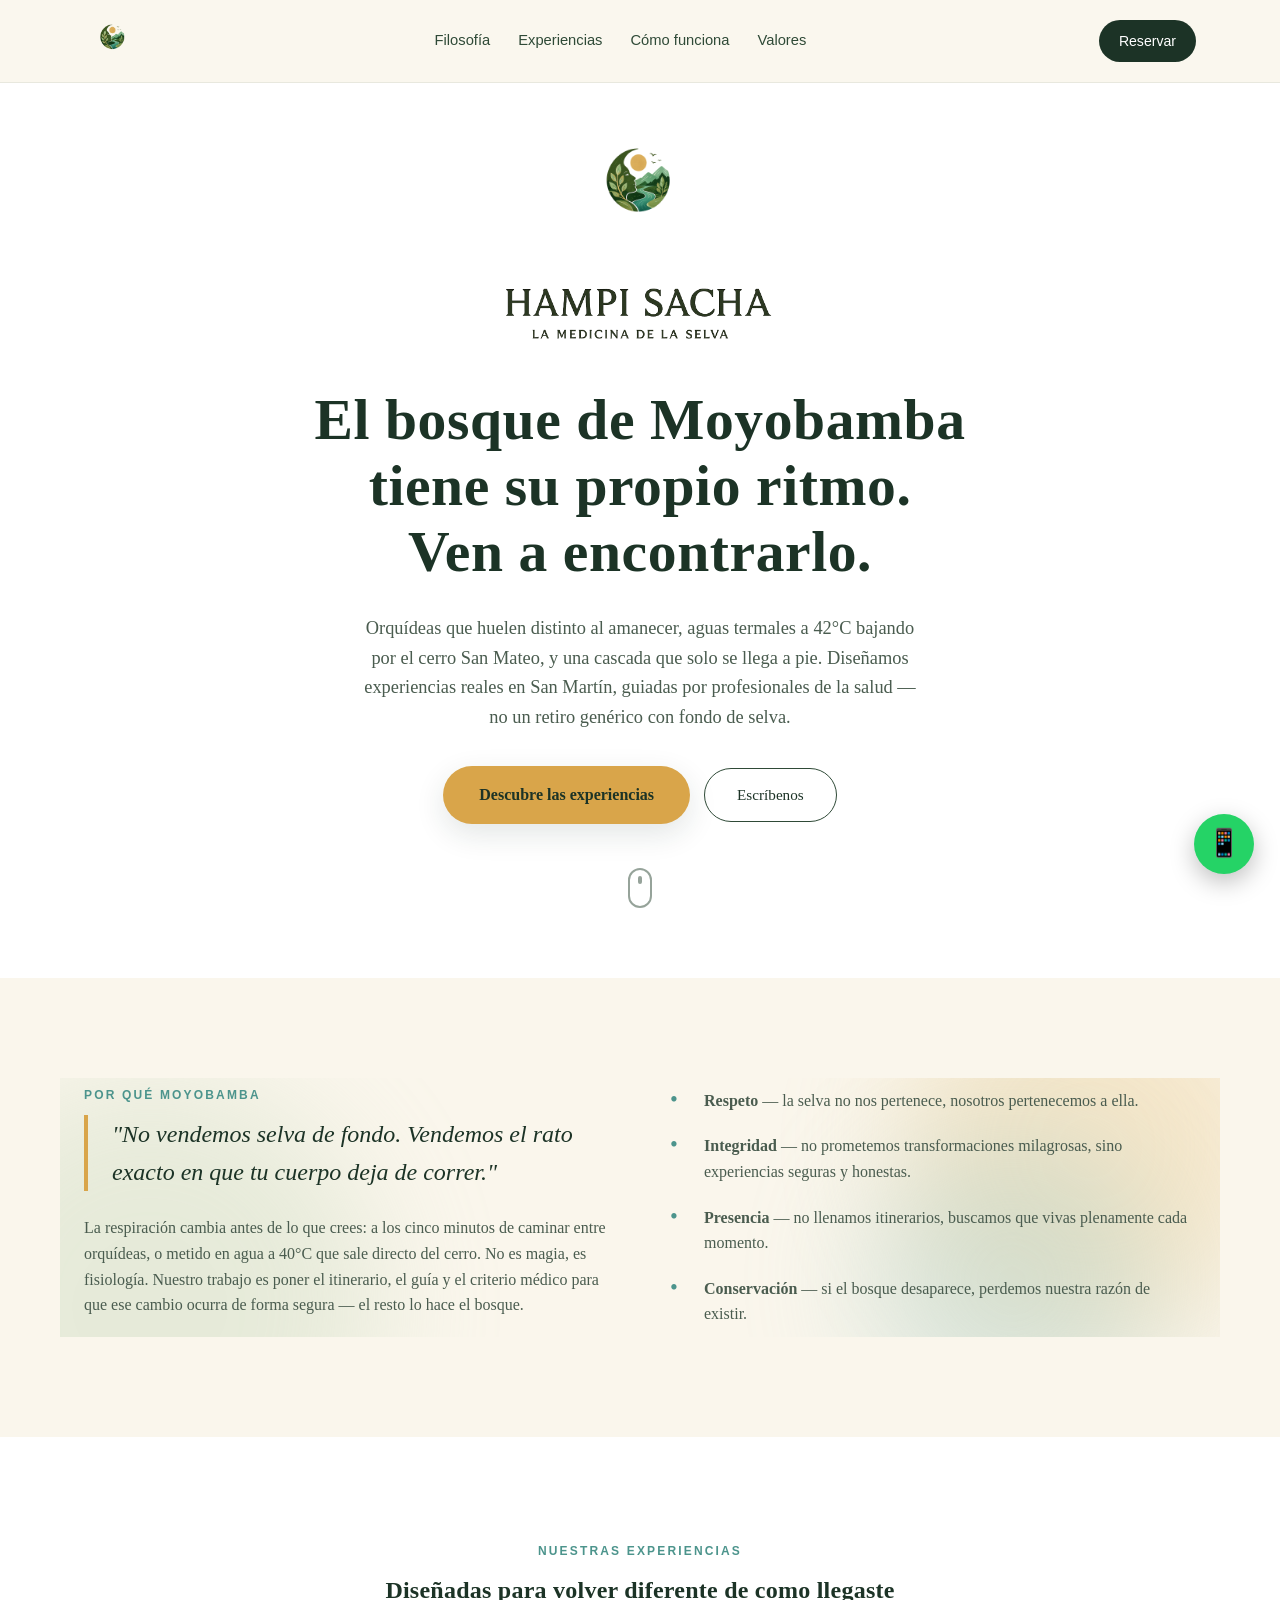
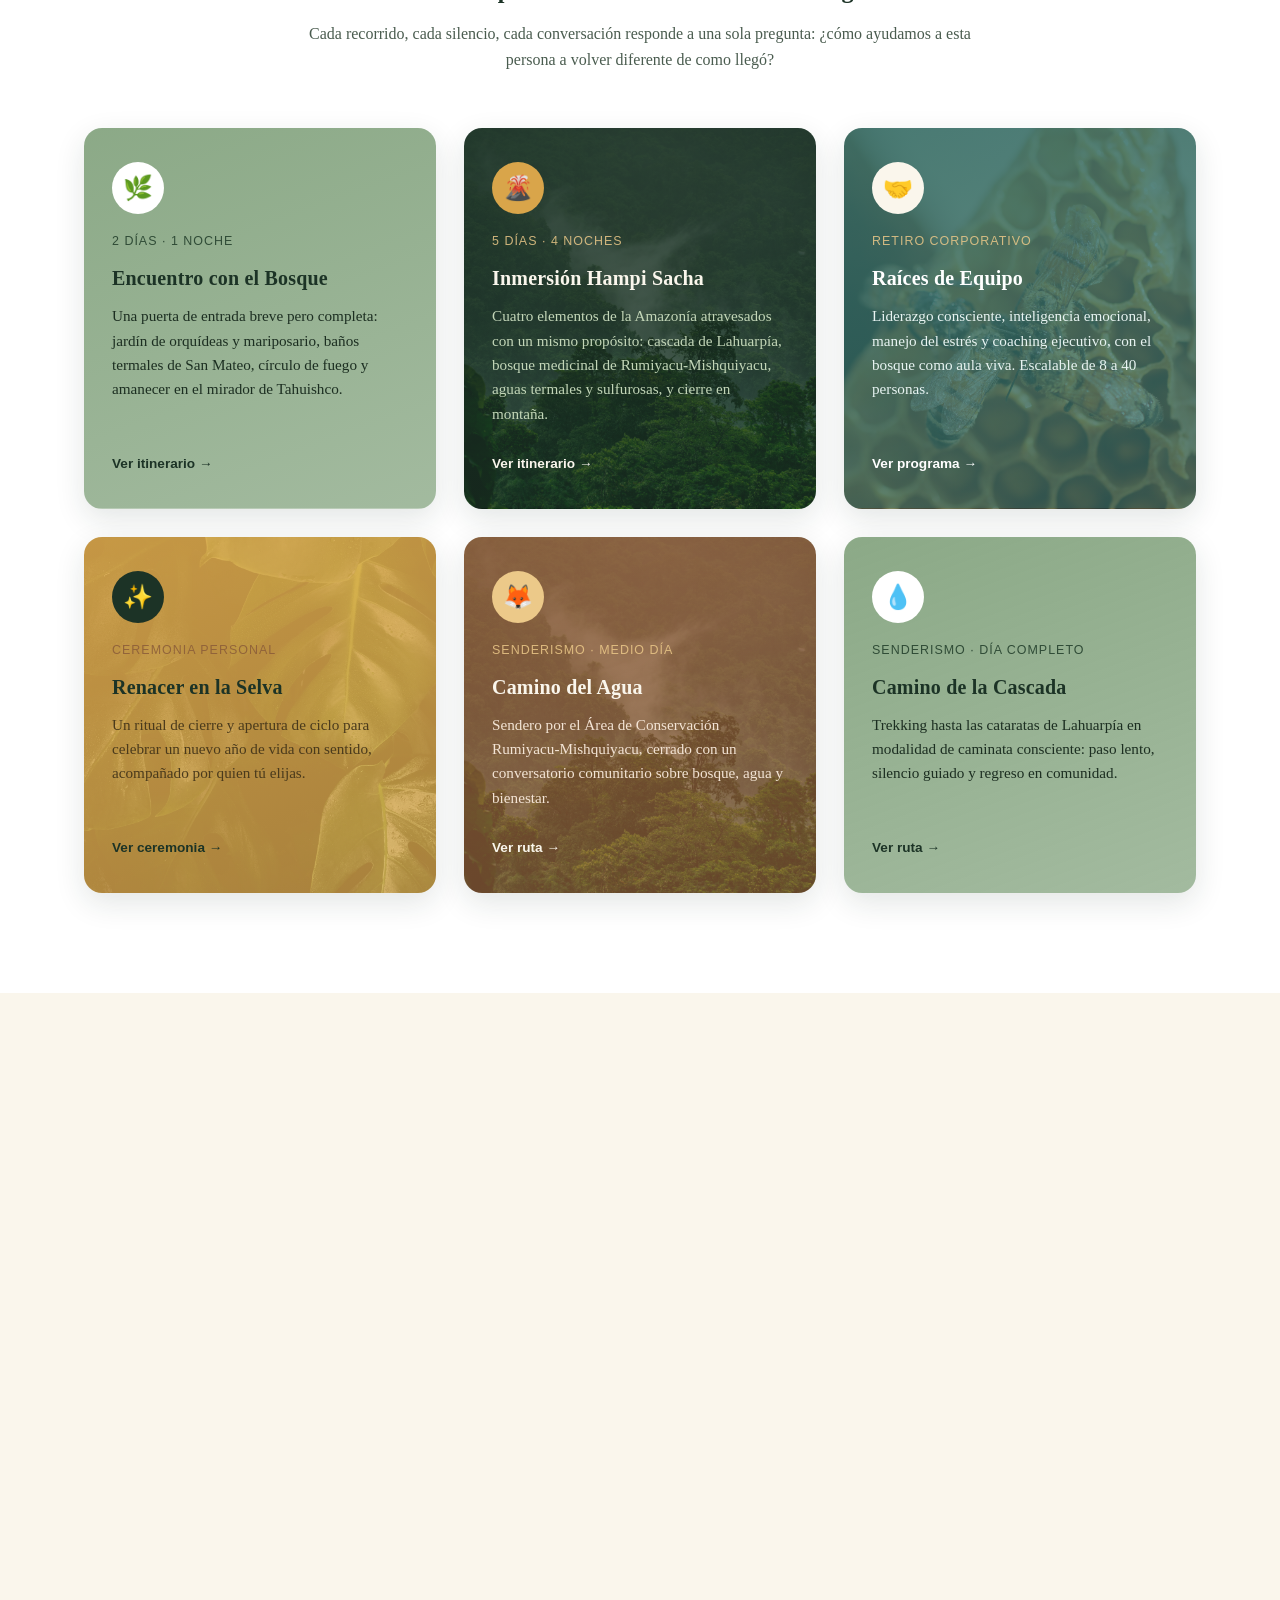
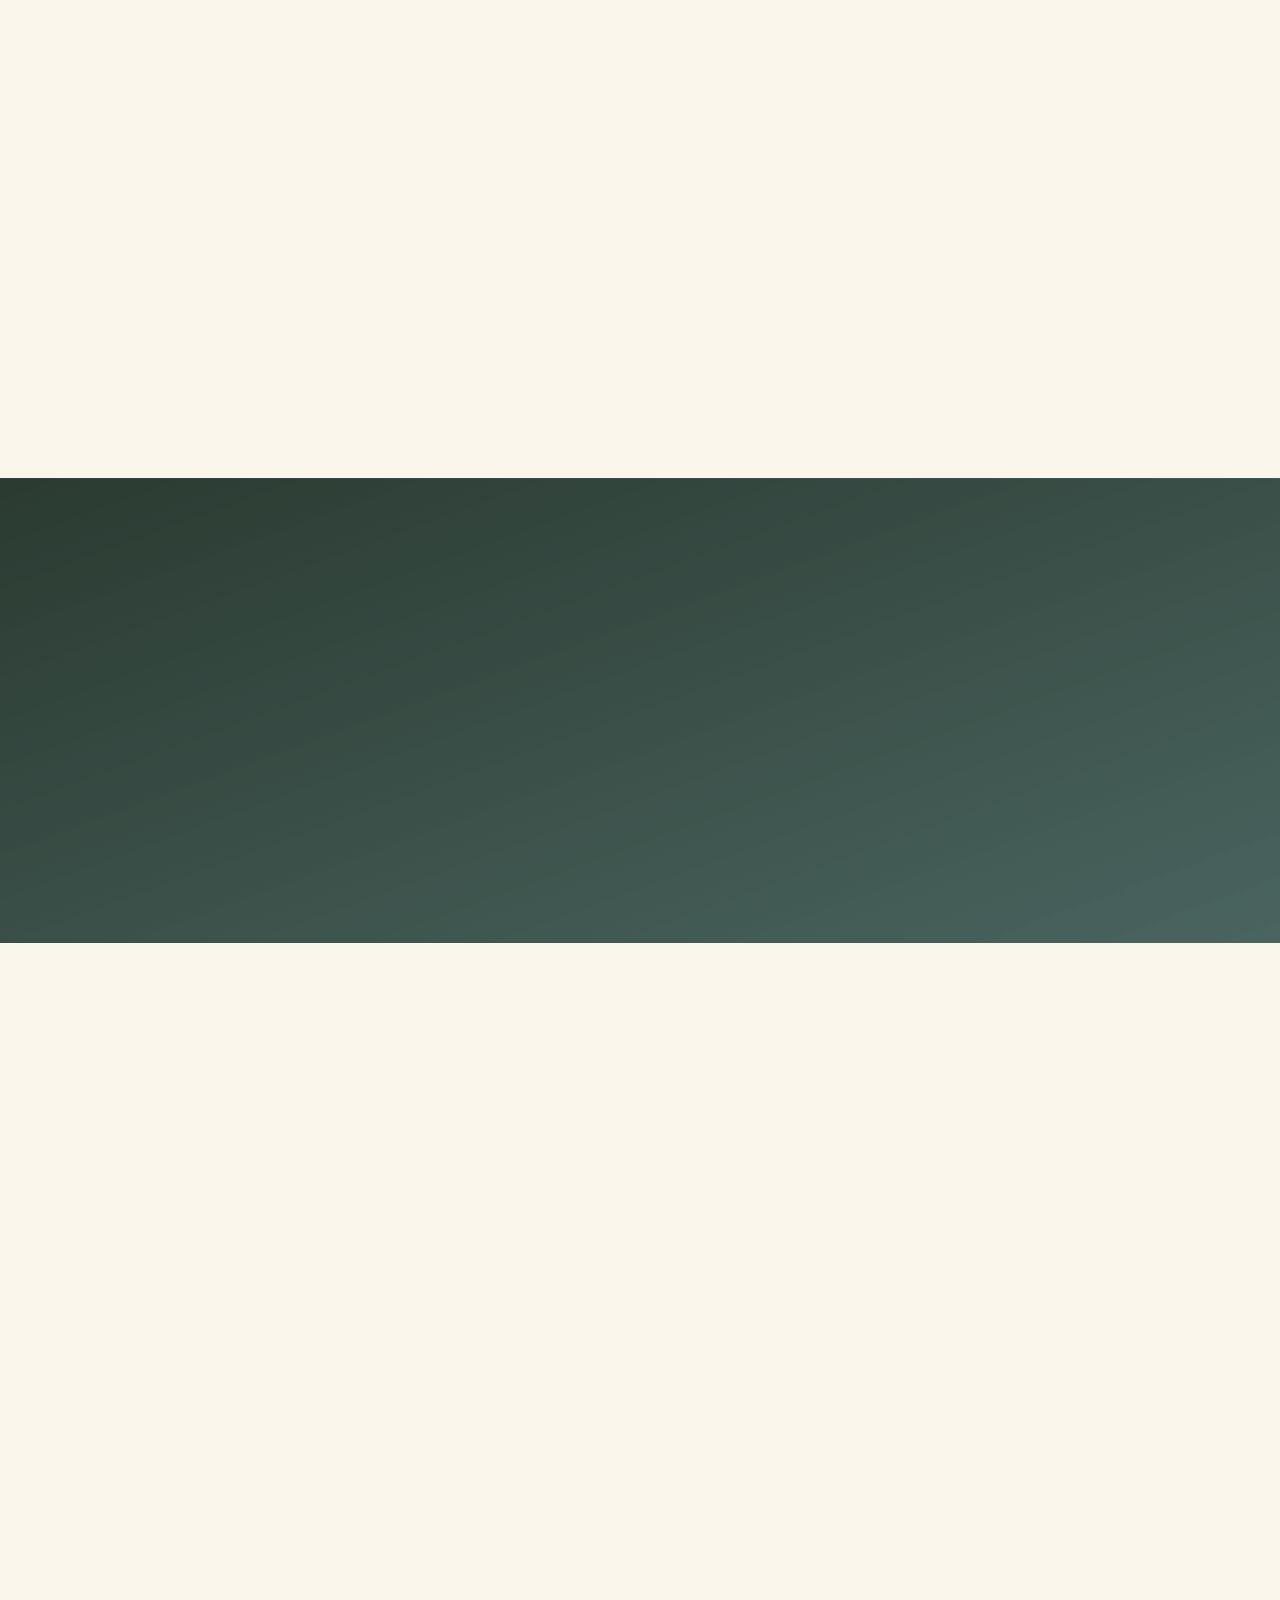
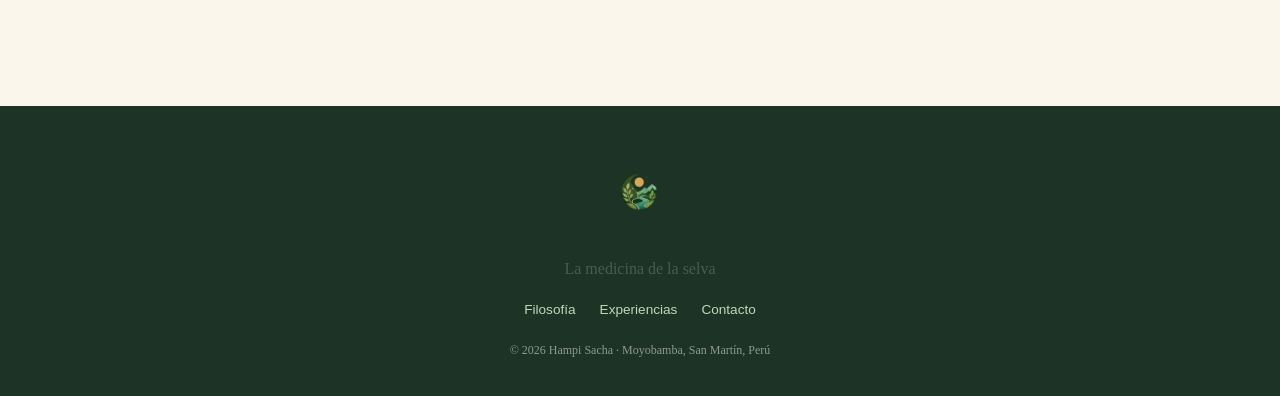
==== commit 8d8637f5: "Add product detail pages and fix mobile nav/hero button layout bugs - New styled HTML pages for each" ====
--- a/index.html
+++ b/index.html
@@ -5,7 +5,7 @@
 <meta name="viewport" content="width=device-width, initial-scale=1.0">
 <title>Hampi Sacha — La Medicina de la Selva</title>
 <meta name="description" content="Experiencias inmersivas de bienestar en la Amazonía peruana. Forest therapy, retiros corporativos, ceremonias y senderismo consciente en Moyobamba, San Martín.">
-<link rel="stylesheet" href="css/styles.css?v=7">
+<link rel="stylesheet" href="css/styles.css?v=8">
 </head>
 <body>
 
@@ -31,10 +31,12 @@
     <span class="hero-wordmark"><img src="assets/letraslogosinfondo.png" alt="Hampi Sacha"></span>
     <h1>El bosque de Moyobamba tiene su propio ritmo.<br>Ven a encontrarlo.</h1>
     <p class="lead">Orquídeas que huelen distinto al amanecer, aguas termales a 42°C bajando por el cerro San Mateo, y una cascada que solo se llega a pie. Diseñamos experiencias reales en San Martín, guiadas por profesionales de la salud — no un retiro genérico con fondo de selva.</p>
-    <a href="#servicios" class="btn-primary">Descubre las experiencias</a>
-    <a href="#contacto" class="btn-secondary">Escríbenos</a>
-  </div>
-  <div class="scroll-cue"></div>
+    <div class="hero-ctas">
+      <a href="#servicios" class="btn-primary">Descubre las experiencias</a>
+      <a href="#contacto" class="btn-secondary">Escríbenos</a>
+    </div>
+    <div class="scroll-cue"></div>
+  </div>
 </header>
 
 <section class="section" id="filosofia">
@@ -70,7 +72,7 @@
         <div class="meta">2 días · 1 noche</div>
         <h3>Encuentro con el Bosque</h3>
         <p>Una puerta de entrada breve pero completa: jardín de orquídeas y mariposario, baños termales de San Mateo, círculo de fuego y amanecer en el mirador de Tahuishco.</p>
-        <a href="productos/01-itinerario-corto-2d1n.md" class="card-link">Ver itinerario</a>
+        <a href="productos/itinerario-corto.html" class="card-link">Ver itinerario</a>
       </div>
 
       <div class="card card--forest reveal" style="--card-photo:url('../assets/montañas-verdes-selva.jpg')">
@@ -78,7 +80,7 @@
         <div class="meta">5 días · 4 noches</div>
         <h3>Inmersión Hampi Sacha</h3>
         <p>Cuatro elementos de la Amazonía atravesados con un mismo propósito: cascada de Lahuarpía, bosque medicinal de Rumiyacu-Mishquiyacu, aguas termales y sulfurosas, y cierre en montaña.</p>
-        <a href="productos/02-itinerario-largo-5d4n.md" class="card-link">Ver itinerario</a>
+        <a href="productos/itinerario-largo.html" class="card-link">Ver itinerario</a>
       </div>
 
       <div class="card card--teal reveal" style="--card-photo:url('../assets/abejas.jpg')">
@@ -86,7 +88,7 @@
         <div class="meta">Retiro corporativo</div>
         <h3>Raíces de Equipo</h3>
         <p>Liderazgo consciente, inteligencia emocional, manejo del estrés y coaching ejecutivo, con el bosque como aula viva. Escalable de 8 a 40 personas.</p>
-        <a href="productos/03-retiro-corporativo.md" class="card-link">Ver programa</a>
+        <a href="productos/retiro-corporativo.html" class="card-link">Ver programa</a>
       </div>
 
       <div class="card card--gold reveal" style="--card-photo:url('../assets/hojas-verdes-selva.jpg')">
@@ -94,7 +96,7 @@
         <div class="meta">Ceremonia personal</div>
         <h3>Renacer en la Selva</h3>
         <p>Un ritual de cierre y apertura de ciclo para celebrar un nuevo año de vida con sentido, acompañado por quien tú elijas.</p>
-        <a href="productos/04-cumpleanos-espiritual.md" class="card-link">Ver ceremonia</a>
+        <a href="productos/cumpleanos-espiritual.html" class="card-link">Ver ceremonia</a>
       </div>
 
       <div class="card card--terracotta reveal" style="--card-photo:url('../assets/montañas-verdes-selva.jpg')">
@@ -102,7 +104,7 @@
         <div class="meta">Senderismo · medio día</div>
         <h3>Camino del Agua</h3>
         <p>Sendero por el Área de Conservación Rumiyacu-Mishquiyacu, cerrado con un conversatorio comunitario sobre bosque, agua y bienestar.</p>
-        <a href="productos/05-rutas-senderismo.md" class="card-link">Ver ruta</a>
+        <a href="productos/rutas-senderismo.html#camino-del-agua" class="card-link">Ver ruta</a>
       </div>
 
       <div class="card card--sage reveal" style="--card-photo:url('../assets/interior-selva.jpg')">
@@ -110,7 +112,7 @@
         <div class="meta">Senderismo · día completo</div>
         <h3>Camino de la Cascada</h3>
         <p>Trekking hasta las cataratas de Lahuarpía en modalidad de caminata consciente: paso lento, silencio guiado y regreso en comunidad.</p>
-        <a href="productos/05-rutas-senderismo.md" class="card-link">Ver ruta</a>
+        <a href="productos/rutas-senderismo.html#camino-de-la-cascada" class="card-link">Ver ruta</a>
       </div>
 
     </div>
@@ -241,7 +243,7 @@
   </div>
 </footer>
 
-<a class="wa-float" href="https://wa.me/51974471418" target="_blank" rel="noopener" aria-label="Escríbenos por WhatsApp">&#128241;</a>
+<a class="wa-float" href="https://wa.me/51974471418?text=Hola%20Hampi%20Sacha%2C%20quiero%20m%C3%A1s%20informaci%C3%B3n" target="_blank" rel="noopener" aria-label="Escríbenos por WhatsApp">&#128241;</a>
 
 <script src="js/main.js"></script>
 </body>
--- a/css/styles.css
+++ b/css/styles.css
@@ -247,6 +247,15 @@
   margin: 0 auto 34px;
 }
 
+.hero-ctas {
+  display: flex;
+  flex-wrap: wrap;
+  justify-content: center;
+  align-items: center;
+  gap: 14px;
+  margin-bottom: 44px;
+}
+
 .btn-primary {
   display: inline-block;
   background: var(--gold);
@@ -271,15 +280,14 @@
   border-radius: 40px;
   text-decoration: none;
   font-size: 0.95rem;
-  margin-left: 14px;
   transition: all 0.25s ease;
 }
 .btn-secondary:hover { background: var(--forest-dark); color: var(--white); border-color: var(--forest-dark); }
 
 .scroll-cue {
-  position: absolute;
-  bottom: 28px; left: 50%;
-  transform: translateX(-50%);
+  position: relative;
+  margin: 30px auto 0;
+  display: block;
   width: 24px; height: 40px;
   border: 2px solid var(--forest);
   border-radius: 20px;
@@ -607,11 +615,152 @@
   50% { box-shadow: 0 8px 28px rgba(37,211,102,0.65); }
 }
 
+/* ===== PRODUCT DETAIL PAGES ===== */
+.producto-hero {
+  position: relative;
+  min-height: 56vh;
+  display: flex;
+  align-items: flex-end;
+  background:
+    linear-gradient(180deg, rgba(20,38,29,.35) 0%, rgba(20,38,29,.55) 55%, rgba(16,30,23,.92) 100%),
+    var(--photo);
+  background-size: cover;
+  background-position: center;
+  padding: 140px 24px 56px;
+}
+.producto-hero-inner { max-width: var(--max-width); margin: 0 auto; width: 100%; }
+.producto-hero .eyebrow { color: var(--gold-light); }
+.producto-hero h1 { color: var(--white); font-size: clamp(2rem, 4.5vw, 3.2rem); max-width: 780px; }
+.producto-hero p { color: var(--sage-light); max-width: 620px; font-size: 1.05rem; margin: 0; }
+.producto-breadcrumb {
+  font-family: 'Trebuchet MS', sans-serif;
+  font-size: 0.82rem;
+  color: var(--cream);
+  opacity: 0.75;
+  text-decoration: none;
+  display: inline-block;
+  margin-bottom: 18px;
+}
+.producto-breadcrumb:hover { opacity: 1; }
+
+.producto-meta-row {
+  display: flex;
+  flex-wrap: wrap;
+  gap: 10px;
+  margin-bottom: 18px;
+}
+.producto-meta-row span {
+  font-family: 'Trebuchet MS', sans-serif;
+  font-size: 0.78rem;
+  text-transform: uppercase;
+  letter-spacing: 0.06em;
+  background: rgba(255,255,255,0.14);
+  border: 1px solid rgba(255,255,255,0.25);
+  color: var(--cream);
+  padding: 6px 14px;
+  border-radius: 30px;
+}
+
+.producto-body { max-width: 780px; margin: 0 auto; padding: 70px 24px 40px; }
+.producto-intro { font-size: 1.15rem; color: var(--text-dark); font-style: italic; border-left: 4px solid var(--gold); padding-left: 22px; margin-bottom: 50px; }
+
+.day-block { margin-bottom: 48px; }
+.day-block h2 {
+  display: flex;
+  align-items: center;
+  gap: 14px;
+  font-size: 1.4rem;
+}
+.day-block h2 .day-num {
+  flex-shrink: 0;
+  width: 40px; height: 40px;
+  border-radius: 50%;
+  background: var(--forest-dark);
+  color: var(--white);
+  display: flex; align-items: center; justify-content: center;
+  font-family: 'Trebuchet MS', sans-serif;
+  font-size: 0.95rem;
+  font-weight: bold;
+}
+.timeline { list-style: none; margin: 20px 0 0; padding: 0 0 0 20px; border-left: 2px solid var(--sage-light); }
+.timeline li { position: relative; padding: 0 0 26px 26px; }
+.timeline li::before {
+  content: "";
+  position: absolute;
+  left: -7px; top: 4px;
+  width: 12px; height: 12px;
+  border-radius: 50%;
+  background: var(--gold);
+  border: 2px solid var(--cream);
+}
+.timeline li:last-child { padding-bottom: 0; }
+.timeline .t-time {
+  display: block;
+  font-family: 'Trebuchet MS', sans-serif;
+  font-size: 0.75rem;
+  text-transform: uppercase;
+  letter-spacing: 0.08em;
+  color: var(--teal-dark);
+  font-weight: bold;
+  margin-bottom: 4px;
+}
+.timeline .t-desc { color: var(--text-soft); margin: 0; }
+.timeline .t-desc strong { color: var(--forest-dark); }
+
+.producto-info-grid {
+  display: grid;
+  grid-template-columns: 1fr 1fr;
+  gap: 20px;
+  margin: 50px 0;
+}
+.info-box {
+  background: var(--white);
+  border-radius: var(--radius);
+  padding: 26px 24px;
+  box-shadow: var(--shadow);
+  border-top: 4px solid var(--sage);
+}
+.info-box.no-incluye { border-top-color: var(--terracotta); }
+.info-box h4 {
+  font-family: 'Trebuchet MS', sans-serif;
+  font-size: 0.82rem;
+  text-transform: uppercase;
+  letter-spacing: 0.06em;
+  color: var(--teal-dark);
+  margin-bottom: 12px;
+}
+.info-box ul { margin: 0; padding-left: 18px; color: var(--text-soft); font-size: 0.92rem; }
+.info-box li { margin-bottom: 6px; }
+.producto-note {
+  font-size: 0.88rem;
+  color: var(--text-soft);
+  font-style: italic;
+  background: var(--cream);
+  border-radius: var(--radius);
+  padding: 18px 22px;
+  margin-bottom: 30px;
+}
+
+.producto-cta {
+  text-align: center;
+  background: linear-gradient(120deg, var(--forest-dark), var(--teal-dark));
+  border-radius: var(--radius);
+  padding: 46px 32px;
+  color: var(--cream);
+  margin-top: 20px;
+}
+.producto-cta h3 { color: var(--white); }
+.producto-cta p { color: var(--sage-light); max-width: 480px; margin: 0 auto 22px; }
+
+.ruta-section { padding-top: 60px; border-top: 1px solid #e4ded0; }
+.ruta-section:first-of-type { padding-top: 0; border-top: none; }
+
 /* RESPONSIVE */
 @media (max-width: 860px) {
   .philosophy, .contact-wrap { grid-template-columns: 1fr; }
-  .nav-links { position: fixed; top: 68px; left: 0; right: 0; background: var(--cream); flex-direction: column; padding: 20px 24px; gap: 16px; box-shadow: var(--shadow); transform: translateY(-120%); transition: transform 0.3s ease; }
-  .nav-links.open { transform: translateY(0); }
+  .nav-links { position: fixed; top: 68px; left: 0; right: 0; background: var(--cream); flex-direction: column; padding: 20px 24px; gap: 16px; box-shadow: var(--shadow); transform: translateY(-20px); opacity: 0; visibility: hidden; pointer-events: none; transition: transform 0.25s ease, opacity 0.25s ease, visibility 0s linear 0.25s; }
+  .nav-links.open { transform: translateY(0); opacity: 1; visibility: visible; pointer-events: auto; transition: transform 0.25s ease, opacity 0.25s ease; }
   .nav-toggle { display: block; }
   .nav-cta { display: none; }
-}
+  .producto-info-grid { grid-template-columns: 1fr; }
+}
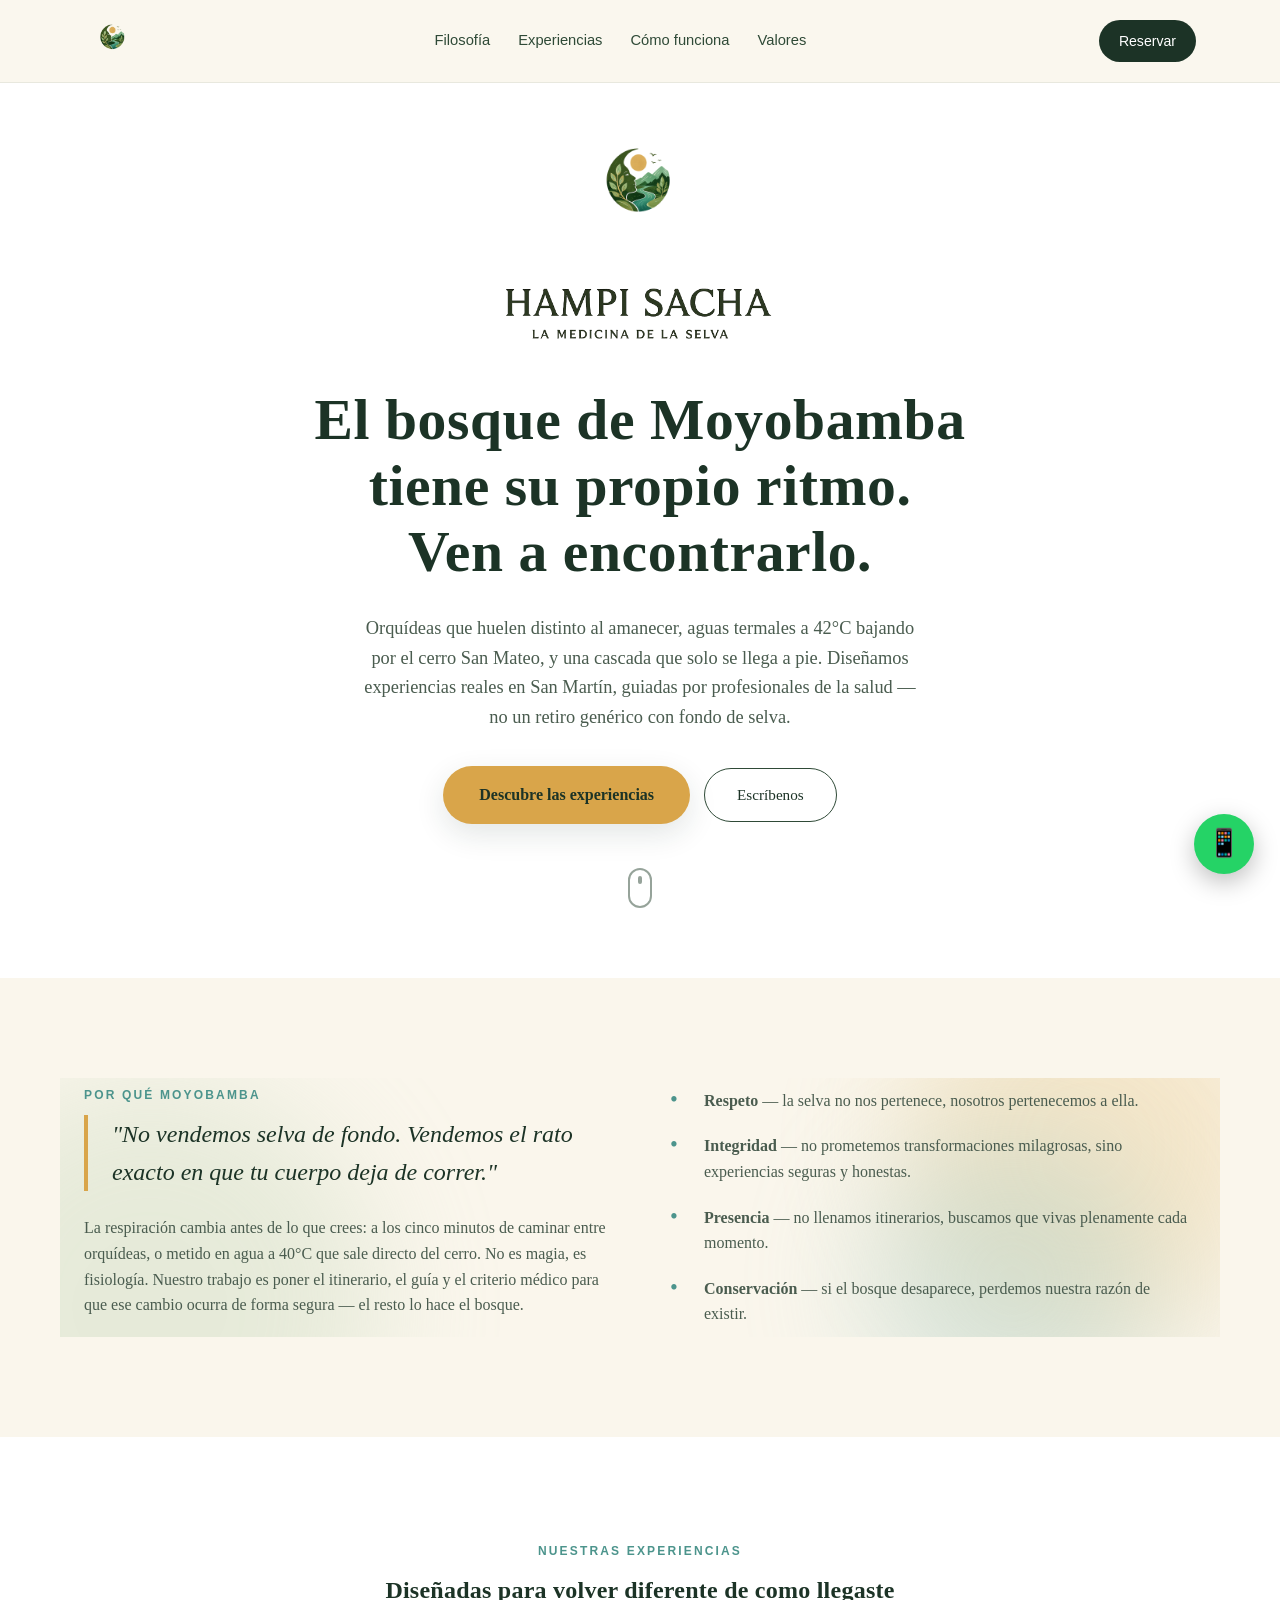
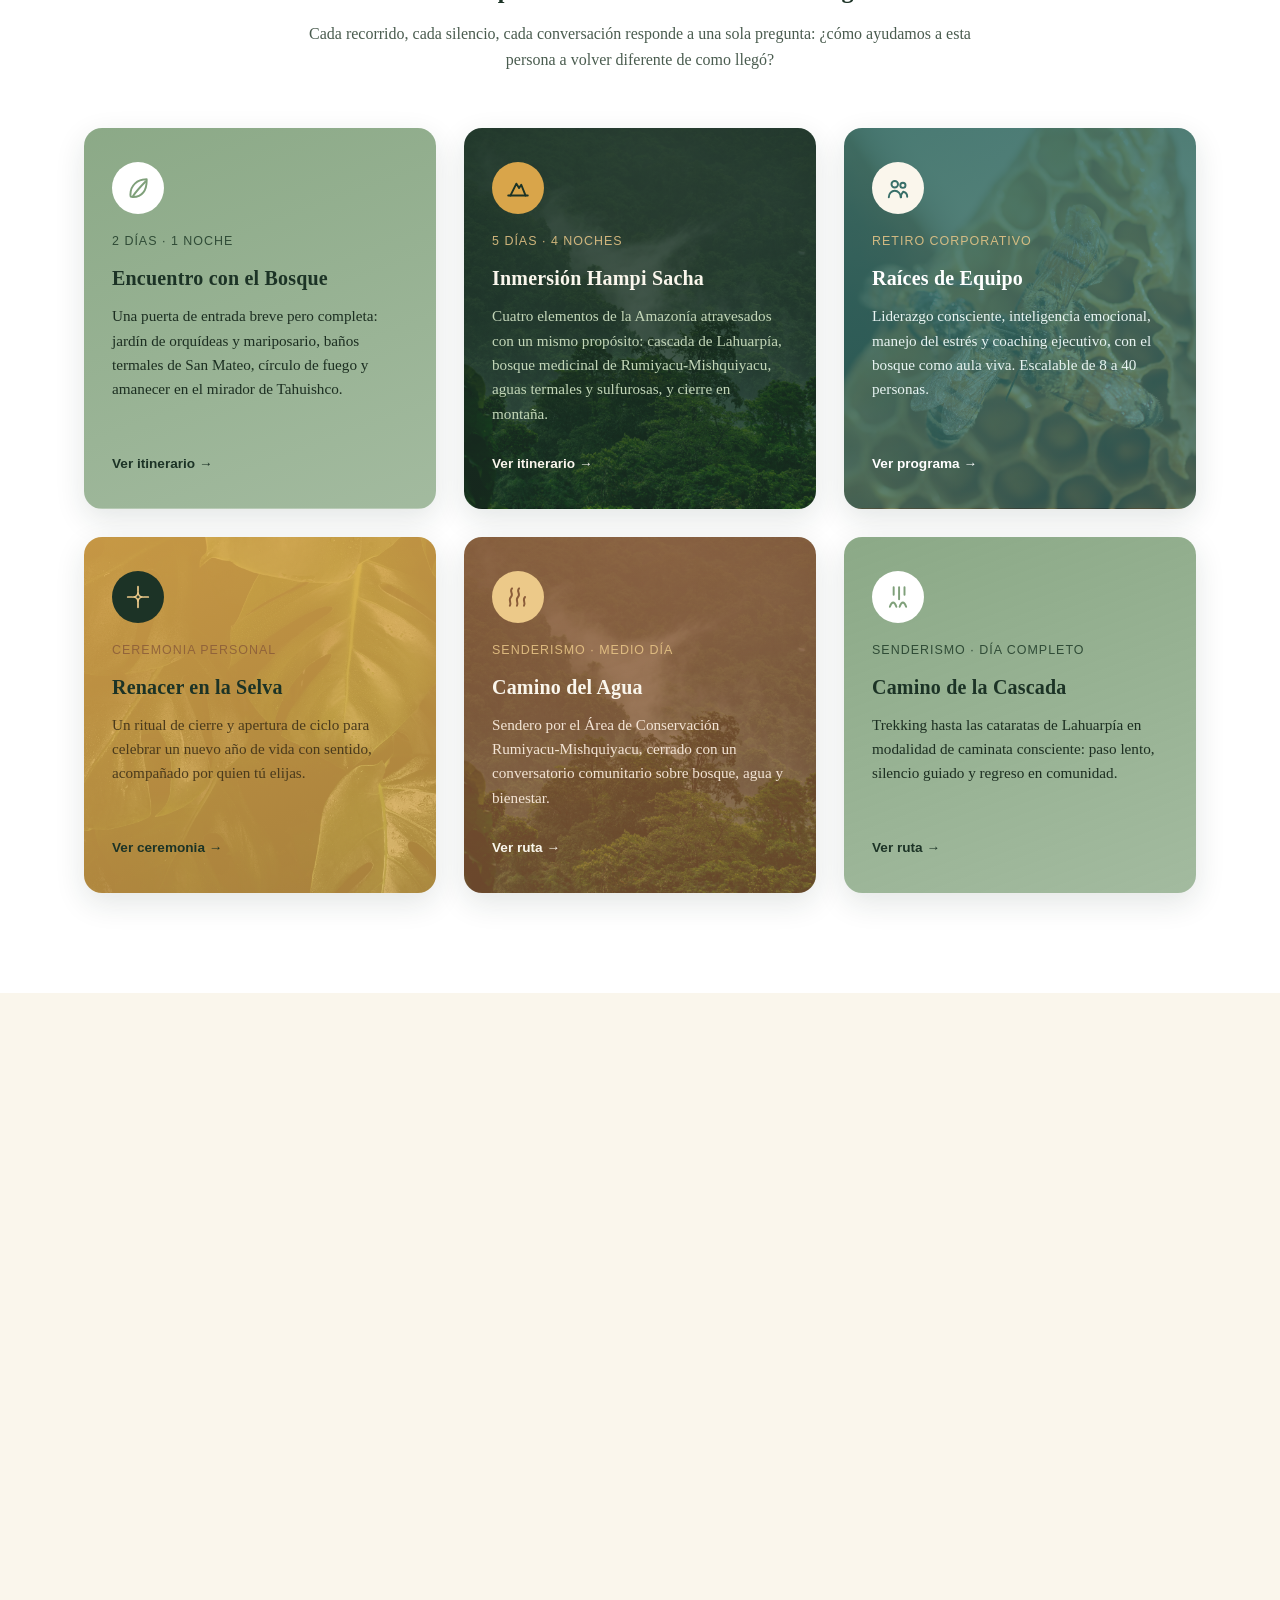
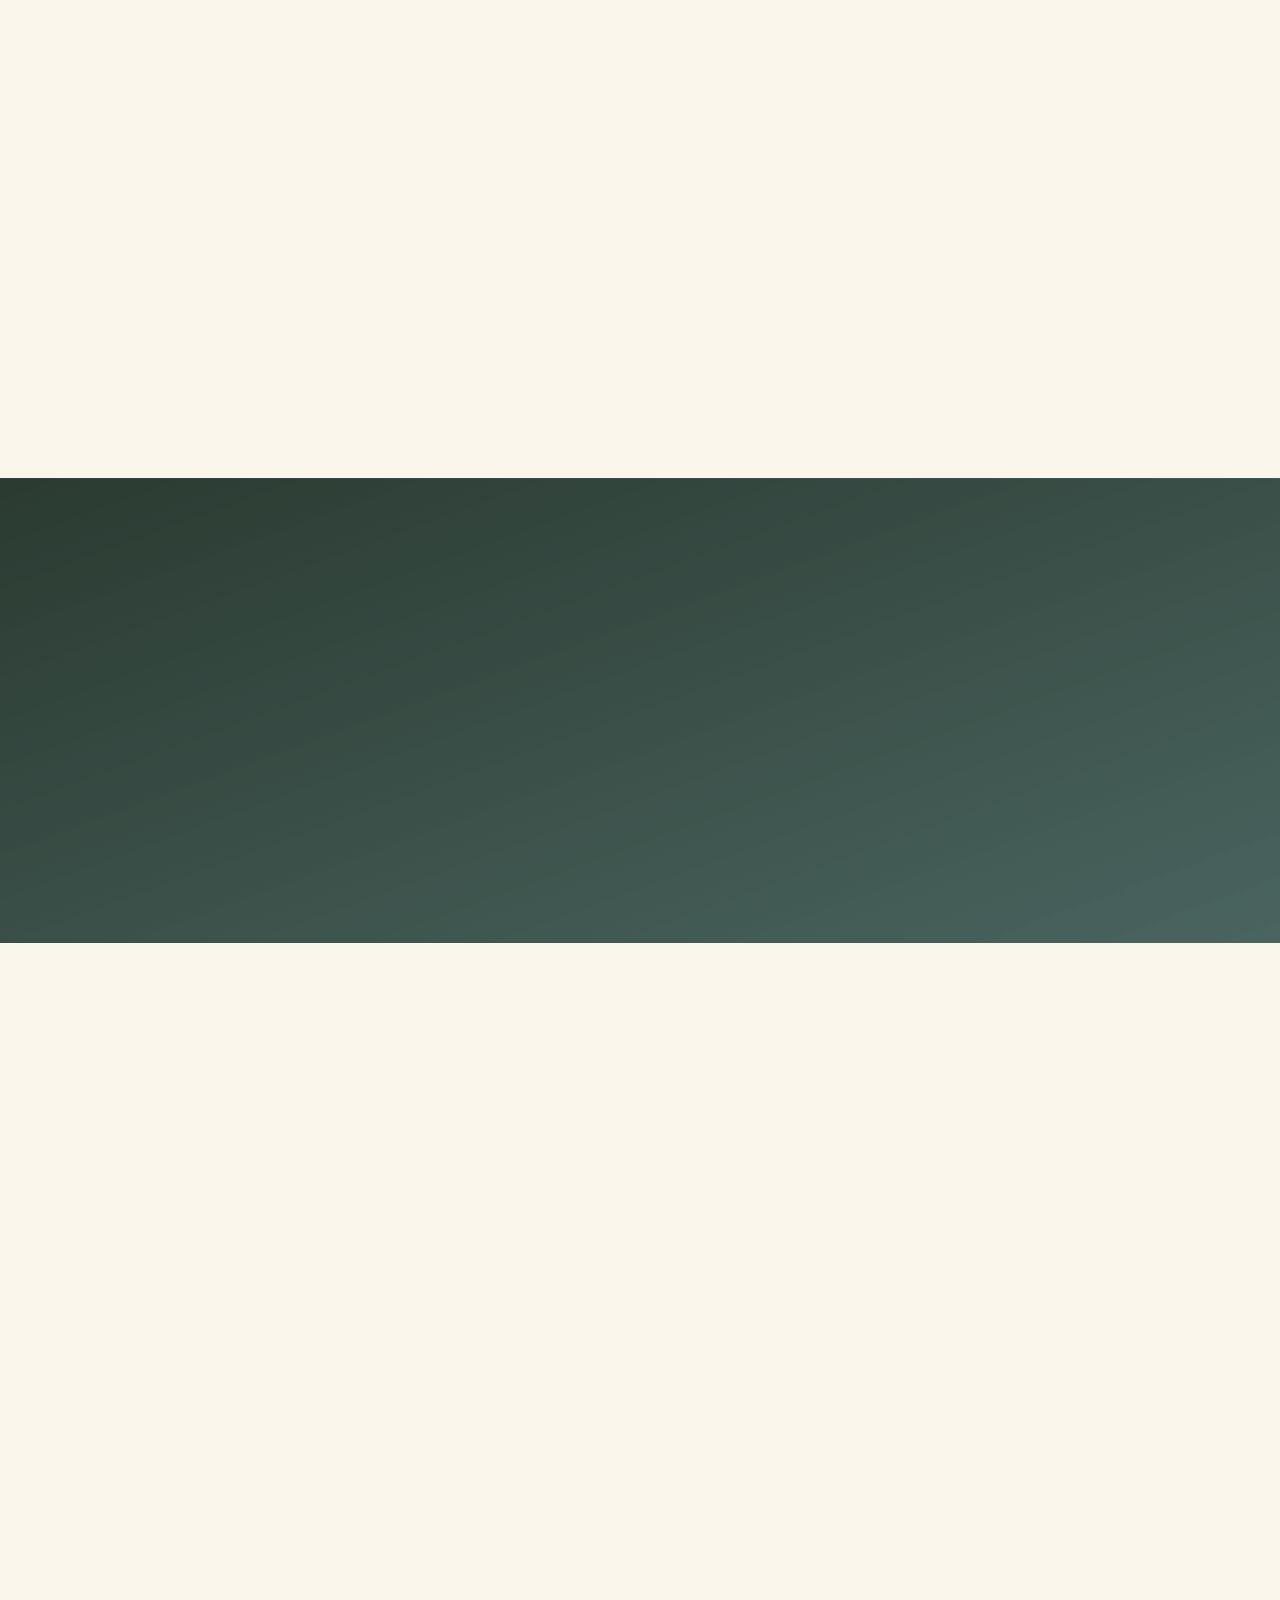
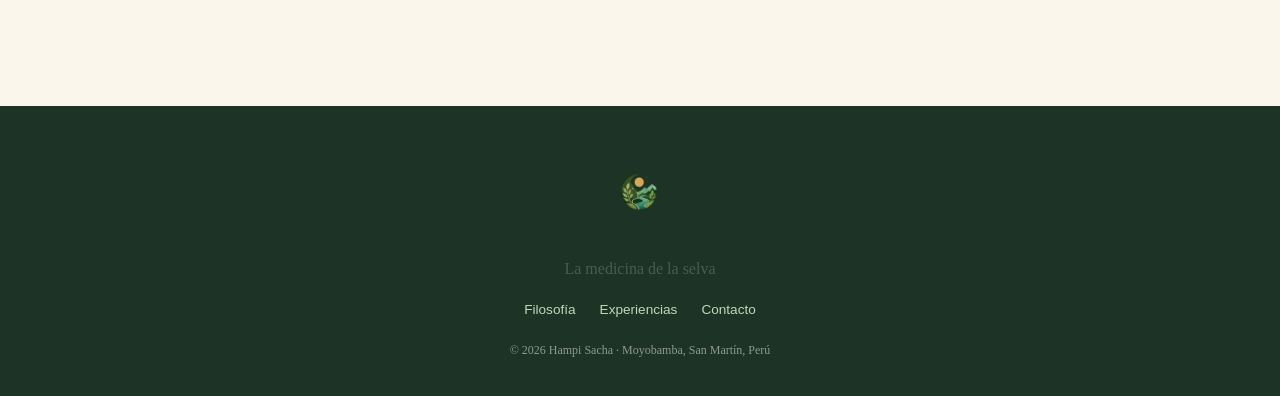
==== commit a0f00099: "Replace multicolor emoji icons with single-tone line SVG icons Each service card icon now inherits t" ====
--- a/index.html
+++ b/index.html
@@ -5,7 +5,7 @@
 <meta name="viewport" content="width=device-width, initial-scale=1.0">
 <title>Hampi Sacha — La Medicina de la Selva</title>
 <meta name="description" content="Experiencias inmersivas de bienestar en la Amazonía peruana. Forest therapy, retiros corporativos, ceremonias y senderismo consciente en Moyobamba, San Martín.">
-<link rel="stylesheet" href="css/styles.css?v=8">
+<link rel="stylesheet" href="css/styles.css?v=9">
 </head>
 <body>
 
@@ -68,7 +68,7 @@
     <div class="cards-grid">
 
       <div class="card card--sage reveal" style="--card-photo:url('../assets/interior-selva.jpg')">
-        <div class="icon">&#127807;</div>
+        <div class="icon"><svg viewBox="0 0 24 24" fill="none" stroke="currentColor" stroke-width="1.8" stroke-linecap="round" stroke-linejoin="round"><path d="M20 4C11 4 5 10 5 18c0 .8.1 1.4.3 2 .7.3 1.4.3 2.2.3C16 20.3 20 14 20 5c0-.3 0-.6 0-1Z"/><path d="M7 20C11 14 15 10 19 6"/></svg></div>
         <div class="meta">2 días · 1 noche</div>
         <h3>Encuentro con el Bosque</h3>
         <p>Una puerta de entrada breve pero completa: jardín de orquídeas y mariposario, baños termales de San Mateo, círculo de fuego y amanecer en el mirador de Tahuishco.</p>
@@ -76,7 +76,7 @@
       </div>
 
       <div class="card card--forest reveal" style="--card-photo:url('../assets/montañas-verdes-selva.jpg')">
-        <div class="icon">&#127755;</div>
+        <div class="icon"><svg viewBox="0 0 24 24" fill="none" stroke="currentColor" stroke-width="1.8" stroke-linecap="round" stroke-linejoin="round"><path d="M3 19h18"/><path d="M5 19 10.5 8l2.5 4 2-3 4 10"/></svg></div>
         <div class="meta">5 días · 4 noches</div>
         <h3>Inmersión Hampi Sacha</h3>
         <p>Cuatro elementos de la Amazonía atravesados con un mismo propósito: cascada de Lahuarpía, bosque medicinal de Rumiyacu-Mishquiyacu, aguas termales y sulfurosas, y cierre en montaña.</p>
@@ -84,7 +84,7 @@
       </div>
 
       <div class="card card--teal reveal" style="--card-photo:url('../assets/abejas.jpg')">
-        <div class="icon">&#129309;</div>
+        <div class="icon"><svg viewBox="0 0 24 24" fill="none" stroke="currentColor" stroke-width="1.8" stroke-linecap="round" stroke-linejoin="round"><circle cx="9" cy="8.5" r="3"/><circle cx="16.5" cy="9.5" r="2.4"/><path d="M3.5 20.5c0-3.4 2.5-6 5.5-6s5.5 2.6 5.5 6"/><path d="M14.8 20.5c0-2.2.8-3.9 2-5 2 .4 3.7 2 3.7 4.6"/></svg></div>
         <div class="meta">Retiro corporativo</div>
         <h3>Raíces de Equipo</h3>
         <p>Liderazgo consciente, inteligencia emocional, manejo del estrés y coaching ejecutivo, con el bosque como aula viva. Escalable de 8 a 40 personas.</p>
@@ -92,7 +92,7 @@
       </div>
 
       <div class="card card--gold reveal" style="--card-photo:url('../assets/hojas-verdes-selva.jpg')">
-        <div class="icon">&#10024;</div>
+        <div class="icon"><svg viewBox="0 0 24 24" fill="none" stroke="currentColor" stroke-width="1.6" stroke-linecap="round" stroke-linejoin="round"><path d="M12 2.5v4M12 17.5v4M2.5 12h4M17.5 12h4"/><path d="M12 7.5c0 2.5 2 4.5 4.5 4.5-2.5 0-4.5 2-4.5 4.5 0-2.5-2-4.5-4.5-4.5 2.5 0 4.5-2 4.5-4.5Z"/></svg></div>
         <div class="meta">Ceremonia personal</div>
         <h3>Renacer en la Selva</h3>
         <p>Un ritual de cierre y apertura de ciclo para celebrar un nuevo año de vida con sentido, acompañado por quien tú elijas.</p>
@@ -100,7 +100,7 @@
       </div>
 
       <div class="card card--terracotta reveal" style="--card-photo:url('../assets/montañas-verdes-selva.jpg')">
-        <div class="icon">&#129418;</div>
+        <div class="icon"><svg viewBox="0 0 24 24" fill="none" stroke="currentColor" stroke-width="1.8" stroke-linecap="round" stroke-linejoin="round"><path d="M4.5 20c2-3-2-5 1-8s-2-5 1-8"/><path d="M11 20c2-3-2-5 1-8s-2-5 1-8"/><path d="M17.5 20c2-3-2-5 1-8"/></svg></div>
         <div class="meta">Senderismo · medio día</div>
         <h3>Camino del Agua</h3>
         <p>Sendero por el Área de Conservación Rumiyacu-Mishquiyacu, cerrado con un conversatorio comunitario sobre bosque, agua y bienestar.</p>
@@ -108,7 +108,7 @@
       </div>
 
       <div class="card card--sage reveal" style="--card-photo:url('../assets/interior-selva.jpg')">
-        <div class="icon">&#128167;</div>
+        <div class="icon"><svg viewBox="0 0 24 24" fill="none" stroke="currentColor" stroke-width="1.8" stroke-linecap="round" stroke-linejoin="round"><path d="M8 3v7M13 3v11M18 3v7"/><path d="M4.5 21c1-3 2-4 3-4s2 1 3 4"/><path d="M13.5 21c1-3 2-4 3-4s2 1 3 4"/></svg></div>
         <div class="meta">Senderismo · día completo</div>
         <h3>Camino de la Cascada</h3>
         <p>Trekking hasta las cataratas de Lahuarpía en modalidad de caminata consciente: paso lento, silencio guiado y regreso en comunidad.</p>
--- a/css/styles.css
+++ b/css/styles.css
@@ -372,9 +372,9 @@
   width: 52px; height: 52px;
   border-radius: 50%;
   display: flex; align-items: center; justify-content: center;
-  font-size: 1.5rem;
   margin-bottom: 18px;
 }
+.card .icon svg { width: 26px; height: 26px; }
 .card h3 { font-size: 1.25rem; }
 .card .meta {
   font-family: 'Trebuchet MS', sans-serif;
